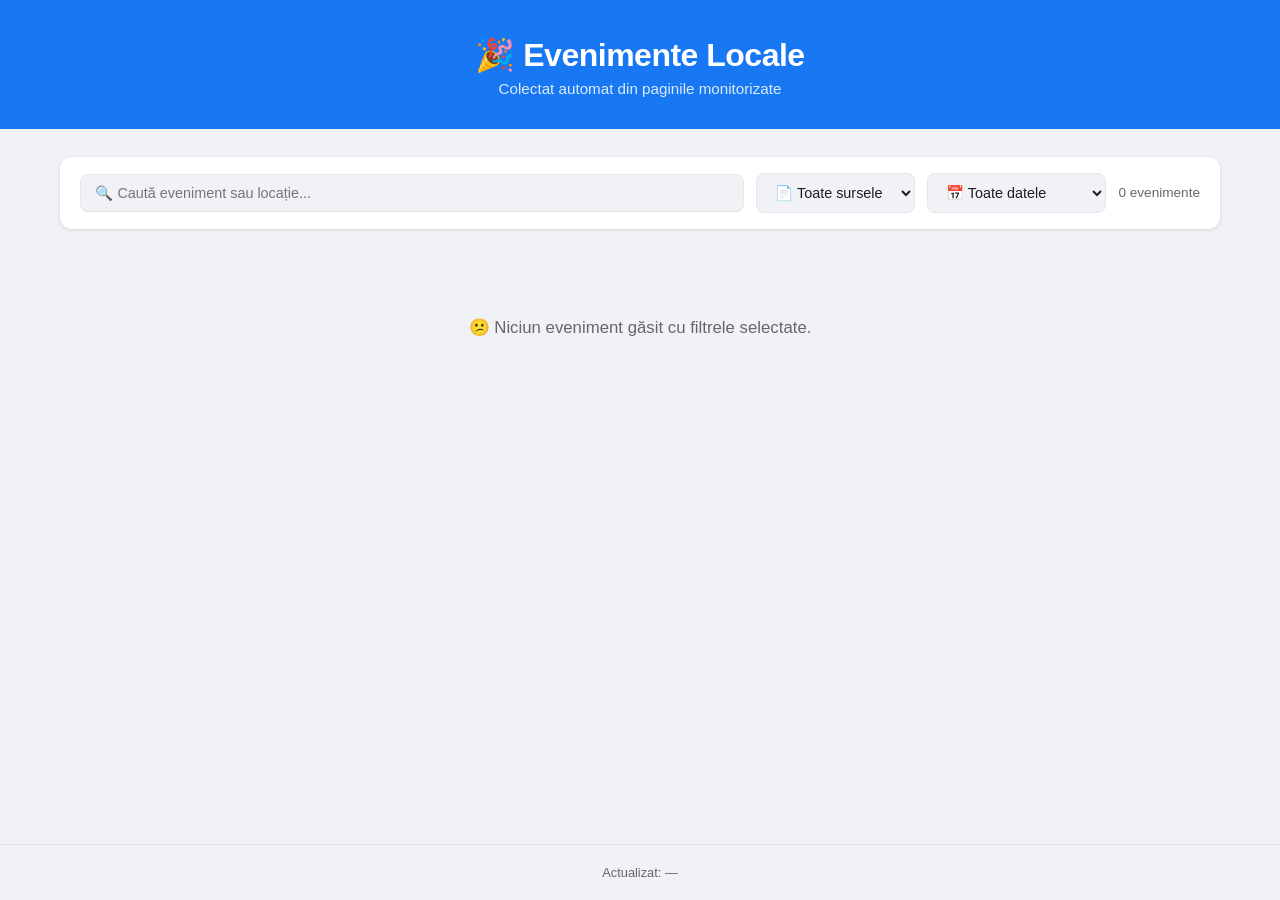
==== index.html @ 60e2921b "Init: facebook-events aggregator" ====
<!DOCTYPE html>
<html lang="ro">
<head>
  <meta charset="UTF-8" />
  <meta name="viewport" content="width=device-width, initial-scale=1.0" />
  <title>Evenimente Locale</title>
  <link rel="stylesheet" href="style.css" />
</head>
<body>

  <header>
    <div class="header-inner">
      <h1>🎉 Evenimente Locale</h1>
      <p class="subtitle">Colectat automat din paginile monitorizate</p>
    </div>
  </header>

  <main>
    <div class="filters-bar">
      <input type="text" id="search" placeholder="🔍 Caută eveniment sau locație..." />

      <select id="filter-sursa">
        <option value="">📄 Toate sursele</option>
      </select>

      <select id="filter-data">
        <option value="all">📅 Toate datele</option>
        <option value="upcoming">Viitoare</option>
        <option value="week">Săptămâna aceasta</option>
        <option value="month">Luna aceasta</option>
      </select>

      <span id="count" class="count"></span>
    </div>

    <div id="events-grid" class="events-grid">
      <div class="loading">Se încarcă evenimentele…</div>
    </div>

    <div id="no-events" class="no-events hidden">
      😕 Niciun eveniment găsit cu filtrele selectate.
    </div>
  </main>

  <footer>
    <p>Actualizat: <span id="last-updated">—</span></p>
  </footer>

  <script src="app.js"></script>
</body>
</html>
---- style.css ----
/* ─── Reset & Variables ─────────────────────────────────── */
*, *::before, *::after { box-sizing: border-box; margin: 0; padding: 0; }

:root {
  --primary:   #1877f2;
  --primary-d: #145dbf;
  --bg:        #f0f2f5;
  --card-bg:   #ffffff;
  --text:      #1c1e21;
  --muted:     #65676b;
  --border:    #e4e6eb;
  --radius:    12px;
  --shadow:    0 1px 4px rgba(0,0,0,.12);
  --shadow-h:  0 4px 16px rgba(0,0,0,.16);
}

/* ─── Base ──────────────────────────────────────────────── */
body {
  font-family: -apple-system, BlinkMacSystemFont, 'Segoe UI', Roboto, Helvetica, sans-serif;
  background: var(--bg);
  color: var(--text);
  min-height: 100vh;
  display: flex;
  flex-direction: column;
}

/* ─── Header ────────────────────────────────────────────── */
header {
  background: var(--primary);
  color: #fff;
  padding: 2.25rem 1.5rem 2rem;
  text-align: center;
}
header h1   { font-size: 2rem; font-weight: 800; letter-spacing: -.5px; }
.subtitle   { margin-top: .4rem; opacity: .85; font-size: .95rem; }

/* ─── Main ──────────────────────────────────────────────── */
main {
  flex: 1;
  max-width: 1200px;
  width: 100%;
  margin: 0 auto;
  padding: 1.75rem 1.25rem;
}

/* ─── Filters bar ───────────────────────────────────────── */
.filters-bar {
  display: flex;
  flex-wrap: wrap;
  align-items: center;
  gap: .75rem;
  background: var(--card-bg);
  padding: 1rem 1.25rem;
  border-radius: var(--radius);
  box-shadow: var(--shadow);
  margin-bottom: 1.5rem;
}

.filters-bar input,
.filters-bar select {
  padding: .6rem .9rem;
  border: 1px solid var(--border);
  border-radius: 8px;
  font-size: .9rem;
  color: var(--text);
  background: var(--bg);
  outline: none;
  transition: border-color .15s;
}
.filters-bar input          { flex: 1; min-width: 220px; }
.filters-bar input:focus,
.filters-bar select:focus   { border-color: var(--primary); background: #fff; }

.count {
  margin-left: auto;
  color: var(--muted);
  font-size: .85rem;
  white-space: nowrap;
}

/* ─── Grid ──────────────────────────────────────────────── */
.events-grid {
  display: grid;
  grid-template-columns: repeat(auto-fill, minmax(300px, 1fr));
  gap: 1.25rem;
}

/* ─── Card ──────────────────────────────────────────────── */
.card {
  background: var(--card-bg);
  border-radius: var(--radius);
  box-shadow: var(--shadow);
  overflow: hidden;
  display: flex;
  flex-direction: column;
  transition: transform .15s, box-shadow .15s;
}
.card:hover {
  transform: translateY(-3px);
  box-shadow: var(--shadow-h);
}

/* Cover image / placeholder */
.card-cover {
  width: 100%;
  height: 172px;
  background: linear-gradient(135deg, #1877f2 0%, #42b72a 100%);
  display: flex;
  align-items: center;
  justify-content: center;
  font-size: 3rem;
  flex-shrink: 0;
  overflow: hidden;
}
.card-cover img {
  width: 100%;
  height: 100%;
  object-fit: cover;
}

/* Body */
.card-body {
  padding: 1rem;
  flex: 1;
  display: flex;
  flex-direction: column;
  gap: .35rem;
}

.card-title {
  font-size: 1rem;
  font-weight: 700;
  line-height: 1.35;
  color: var(--text);
  display: -webkit-box;
  -webkit-line-clamp: 2;
  -webkit-box-orient: vertical;
  overflow: hidden;
}
.card-date     { color: var(--primary); font-size: .85rem; font-weight: 600; }
.card-location { color: var(--muted);   font-size: .85rem; }

/* Footer row */
.card-footer {
  margin-top: auto;
  padding-top: .75rem;
  border-top: 1px solid var(--border);
  display: flex;
  align-items: center;
  justify-content: space-between;
  gap: .5rem;
  flex-wrap: wrap;
}

.badge-sursa {
  font-size: .75rem;
  color: var(--muted);
  background: var(--bg);
  border-radius: 20px;
  padding: .2rem .65rem;
  white-space: nowrap;
  overflow: hidden;
  text-overflow: ellipsis;
  max-width: 160px;
}

.card-link {
  font-size: .85rem;
  font-weight: 600;
  color: var(--primary);
  text-decoration: none;
  white-space: nowrap;
  flex-shrink: 0;
}
.card-link:hover { color: var(--primary-d); text-decoration: underline; }

/* ─── Empty / loading states ────────────────────────────── */
.loading, .no-events {
  text-align: center;
  padding: 4rem 1rem;
  color: var(--muted);
  font-size: 1.05rem;
  grid-column: 1 / -1;
}
.no-events.hidden { display: none; }

/* ─── Footer ────────────────────────────────────────────── */
footer {
  text-align: center;
  padding: 1.25rem 1rem;
  color: var(--muted);
  font-size: .8rem;
  border-top: 1px solid var(--border);
}

/* ─── Responsive ────────────────────────────────────────── */
@media (max-width: 600px) {
  header h1       { font-size: 1.6rem; }
  .filters-bar    { flex-direction: column; align-items: stretch; }
  .filters-bar input { min-width: 0; }
  .count          { margin-left: 0; text-align: right; }
}
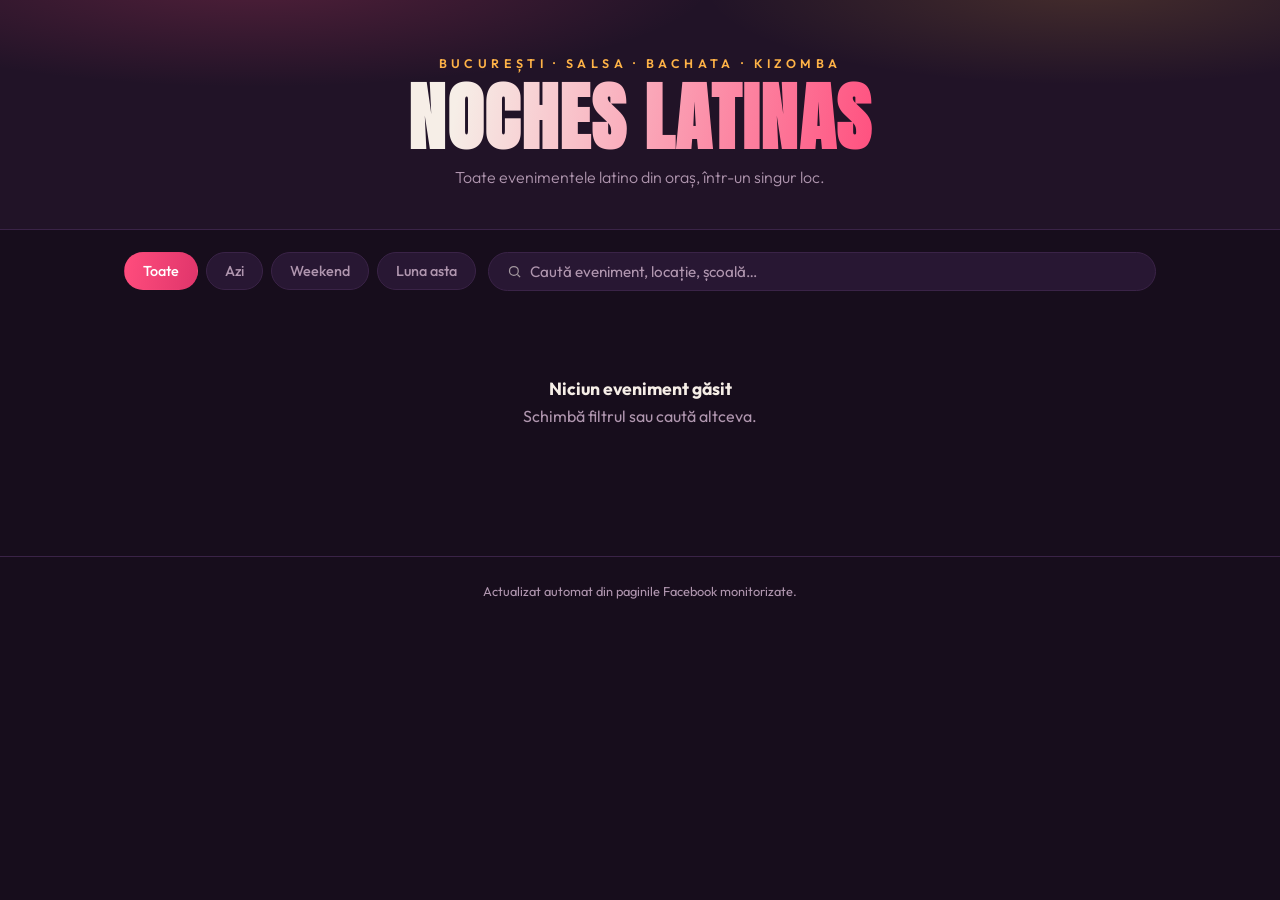
==== commit 9c200801: "Add files via upload" ====
--- a/index.html
+++ b/index.html
@@ -1,51 +1,419 @@
 <!DOCTYPE html>
 <html lang="ro">
 <head>
-  <meta charset="UTF-8" />
-  <meta name="viewport" content="width=device-width, initial-scale=1.0" />
-  <title>Evenimente Locale</title>
-  <link rel="stylesheet" href="style.css" />
+<meta charset="UTF-8">
+<meta name="viewport" content="width=device-width, initial-scale=1.0">
+<title>Noches Latinas — Evenimente Latino București</title>
+<link rel="preconnect" href="https://fonts.googleapis.com">
+<link href="https://fonts.googleapis.com/css2?family=Anton&family=Outfit:wght@300;400;500;600;700&display=swap" rel="stylesheet">
+<style>
+  :root{
+    --night:      #170D1C;   /* fundal — noapte adâncă, caldă */
+    --night-2:    #211327;   /* strat secundar */
+    --card:       #281733;   /* fundal card */
+    --card-edge:  #3A2347;
+    --fuchsia:    #FF4D7D;   /* neon principal */
+    --mango:      #FFB347;   /* accent secundar */
+    --text:       #F6EEE7;
+    --muted:      #B096AF;
+    --radius: 14px;
+  }
+  *{ margin:0; padding:0; box-sizing:border-box; }
+  html{ scroll-behavior:smooth; }
+  body{
+    background: var(--night);
+    color: var(--text);
+    font-family: 'Outfit', system-ui, sans-serif;
+    min-height: 100vh;
+  }
+  ::selection{ background: var(--fuchsia); color: var(--night); }
+
+  /* ---------- Header ---------- */
+  header{
+    position: relative;
+    padding: 56px 24px 36px;
+    text-align: center;
+    overflow: hidden;
+    background:
+      radial-gradient(ellipse 60% 80% at 20% -10%, rgba(255,77,125,.22), transparent 60%),
+      radial-gradient(ellipse 50% 70% at 85% -5%, rgba(255,179,71,.16), transparent 60%),
+      var(--night-2);
+    border-bottom: 1px solid var(--card-edge);
+  }
+  .eyebrow{
+    font-size: .78rem; letter-spacing: .35em; text-transform: uppercase;
+    color: var(--mango); font-weight: 600; margin-bottom: 10px;
+  }
+  h1{
+    font-family: 'Anton', sans-serif;
+    font-size: clamp(2.6rem, 7vw, 4.6rem);
+    letter-spacing: .02em;
+    line-height: 1;
+    text-transform: uppercase;
+    background: linear-gradient(100deg, var(--text) 35%, var(--fuchsia) 70%, var(--mango) 100%);
+    -webkit-background-clip: text; background-clip: text;
+    -webkit-text-fill-color: transparent;
+  }
+  .tagline{ color: var(--muted); margin-top: 12px; font-weight: 300; }
+  .updated{ color: var(--muted); font-size: .8rem; margin-top: 6px; opacity: .8; }
+
+  /* ---------- Filtre ---------- */
+  .controls{
+    max-width: 1080px; margin: 0 auto; padding: 22px 24px 6px;
+    display: flex; flex-wrap: wrap; gap: 12px; align-items: center;
+  }
+  .chips{ display: flex; gap: 8px; flex-wrap: wrap; }
+  .chip{
+    font-family: 'Outfit', sans-serif; font-size: .9rem; font-weight: 500;
+    padding: 9px 18px; border-radius: 999px; cursor: pointer;
+    background: var(--card); color: var(--muted);
+    border: 1px solid var(--card-edge);
+    transition: color .15s, border-color .15s, background .15s;
+  }
+  .chip:hover{ color: var(--text); border-color: var(--fuchsia); }
+  .chip.active{
+    background: linear-gradient(100deg, var(--fuchsia), #E0356B);
+    color: #fff; border-color: transparent;
+  }
+  .search{
+    flex: 1; min-width: 220px; margin-left: auto;
+    display: flex; align-items: center; gap: 8px;
+    background: var(--card); border: 1px solid var(--card-edge);
+    border-radius: 999px; padding: 9px 18px;
+  }
+  .search svg{ flex-shrink: 0; opacity: .6; }
+  .search input{
+    background: none; border: none; outline: none; width: 100%;
+    color: var(--text); font-family: 'Outfit', sans-serif; font-size: .95rem;
+  }
+  .search input::placeholder{ color: var(--muted); }
+  .search:focus-within{ border-color: var(--mango); }
+  .chip:focus-visible, .search input:focus-visible{
+    outline: 2px solid var(--mango); outline-offset: 2px;
+  }
+
+  /* ---------- Grid carduri ---------- */
+  .grid{
+    max-width: 1080px; margin: 0 auto;
+    padding: 20px 24px 70px;
+    display: grid; gap: 20px;
+    grid-template-columns: repeat(auto-fill, minmax(300px, 1fr));
+  }
+  .card{
+    display: flex; flex-direction: column;
+    background: var(--card);
+    border: 1px solid var(--card-edge);
+    border-radius: var(--radius);
+    overflow: hidden;
+    text-decoration: none; color: inherit;
+    transition: transform .18s ease, border-color .18s ease, box-shadow .18s ease;
+  }
+  .card:hover{
+    transform: translateY(-4px);
+    border-color: var(--fuchsia);
+    box-shadow: 0 14px 34px -14px rgba(255,77,125,.45);
+  }
+  .card:focus-visible{ outline: 2px solid var(--mango); outline-offset: 3px; }
+
+  .visual{
+    position: relative; aspect-ratio: 16/9;
+    background-size: cover; background-position: center;
+  }
+  .visual.fallback{
+    display: flex; align-items: center; justify-content: center;
+    font-family: 'Anton', sans-serif; font-size: 3rem; letter-spacing: .05em;
+    color: rgba(246,238,231,.16); text-transform: uppercase;
+  }
+  /* Ștampila de dată — semnătura paginii, ca pe un flyer de club */
+  .stamp{
+    position: absolute; left: 14px; bottom: -22px;
+    width: 64px; text-align: center;
+    background: var(--night);
+    border: 1px solid var(--fuchsia);
+    border-radius: 10px;
+    box-shadow: 0 0 18px -4px rgba(255,77,125,.55);
+    padding: 8px 0 6px;
+  }
+  .stamp .day{
+    font-family: 'Anton', sans-serif; font-size: 1.7rem; line-height: 1;
+    color: var(--text);
+  }
+  .stamp .month{
+    font-size: .68rem; letter-spacing: .22em; text-transform: uppercase;
+    color: var(--mango); font-weight: 600; margin-top: 2px;
+  }
+  .stamp.unknown .day{ font-size: 1.2rem; padding: 4px 0; color: var(--muted); }
+
+  .body{ padding: 32px 16px 16px; display: flex; flex-direction: column; gap: 8px; flex: 1; }
+  .title{
+    font-weight: 600; font-size: 1.06rem; line-height: 1.3;
+    display: -webkit-box; -webkit-line-clamp: 2; -webkit-box-orient: vertical; overflow: hidden;
+  }
+  .meta{ color: var(--muted); font-size: .88rem; display: flex; align-items: center; gap: 6px; }
+  .meta svg{ flex-shrink: 0; }
+  .foot{
+    margin-top: auto; padding-top: 12px;
+    display: flex; justify-content: space-between; align-items: center;
+    border-top: 1px solid var(--card-edge);
+  }
+  .source{
+    font-size: .75rem; font-weight: 600; letter-spacing: .06em; text-transform: uppercase;
+    color: var(--mango);
+  }
+  .go{ font-size: .82rem; color: var(--fuchsia); font-weight: 500; }
+
+  /* ---------- Separatoare pe secțiuni de timp ---------- */
+  .section-label{
+    grid-column: 1 / -1;
+    font-family: 'Anton', sans-serif; text-transform: uppercase;
+    letter-spacing: .08em; font-size: 1.1rem; color: var(--muted);
+    display: flex; align-items: center; gap: 14px;
+    margin-top: 10px;
+  }
+  .section-label::after{
+    content: ''; flex: 1; height: 1px;
+    background: linear-gradient(90deg, var(--card-edge), transparent);
+  }
+  .section-label.hot{ color: var(--fuchsia); }
+
+  /* ---------- Stări goale / notificări ---------- */
+  .empty{
+    grid-column: 1 / -1; text-align: center; padding: 60px 20px; color: var(--muted);
+  }
+  .empty strong{ color: var(--text); display: block; font-size: 1.1rem; margin-bottom: 6px; }
+  .notice{
+    max-width: 1080px; margin: 16px auto 0; padding: 0 24px;
+  }
+  .notice > div{
+    background: rgba(255,179,71,.08); border: 1px solid rgba(255,179,71,.35);
+    color: var(--mango); border-radius: 10px; padding: 12px 16px; font-size: .88rem;
+  }
+
+  footer{
+    text-align: center; padding: 26px; color: var(--muted); font-size: .8rem;
+    border-top: 1px solid var(--card-edge);
+  }
+
+  @media (prefers-reduced-motion: reduce){
+    *{ transition: none !important; }
+    html{ scroll-behavior: auto; }
+  }
+  @media (max-width: 560px){
+    header{ padding: 40px 18px 28px; }
+    .grid{ padding: 16px 16px 50px; }
+    .search{ margin-left: 0; width: 100%; }
+  }
+</style>
 </head>
 <body>
 
-  <header>
-    <div class="header-inner">
-      <h1>🎉 Evenimente Locale</h1>
-      <p class="subtitle">Colectat automat din paginile monitorizate</p>
+<header>
+  <div class="eyebrow">București · Salsa · Bachata · Kizomba</div>
+  <h1>Noches Latinas</h1>
+  <p class="tagline">Toate evenimentele latino din oraș, într-un singur loc.</p>
+  <p class="updated" id="updated"></p>
+</header>
+
+<div class="notice" id="notice" hidden><div id="noticeText"></div></div>
+
+<div class="controls">
+  <div class="chips" role="group" aria-label="Filtrează după dată">
+    <button class="chip active" data-filter="toate">Toate</button>
+    <button class="chip" data-filter="azi">Azi</button>
+    <button class="chip" data-filter="weekend">Weekend</button>
+    <button class="chip" data-filter="luna">Luna asta</button>
+  </div>
+  <label class="search">
+    <svg width="15" height="15" viewBox="0 0 24 24" fill="none" stroke="currentColor" stroke-width="2"><circle cx="11" cy="11" r="7"/><path d="m21 21-4.3-4.3"/></svg>
+    <input type="search" id="q" placeholder="Caută eveniment, locație, școală…" aria-label="Caută evenimente">
+  </label>
+</div>
+
+<main class="grid" id="grid" aria-live="polite"></main>
+
+<footer>Actualizat automat din paginile Facebook monitorizate.</footer>
+
+<script>
+/* ============================================================
+   Noches Latinas — citește events.json și afișează cardurile
+   ============================================================ */
+
+const LUNI = {
+  'ianuarie':0,'ian':0, 'februarie':1,'feb':1, 'martie':2,'mar':2,
+  'aprilie':3,'apr':3, 'mai':4, 'iunie':5,'iun':5, 'iulie':6,'iul':6,
+  'august':7,'aug':7, 'septembrie':8,'sept':8,'sep':8, 'octombrie':9,'oct':9,
+  'noiembrie':10,'noi':10,'nov':10, 'decembrie':11,'dec':11
+};
+const LUNI_SCURT = ['IAN','FEB','MAR','APR','MAI','IUN','IUL','AUG','SEP','OCT','NOI','DEC'];
+
+/* Încearcă să extragă o dată din textul brut de pe Facebook
+   (ex: "sâmbătă, 11 iulie", "SÂM., 11 IUL. 21:00", "11 iulie, 21:00") */
+function parseDataRaw(raw){
+  if(!raw) return null;
+  const t = raw.toLowerCase().replace(/[.,]/g, ' ');
+  const m = t.match(/(\d{1,2})\s+([a-zăâîșț]+)/);
+  if(!m) return null;
+  const zi = parseInt(m[1], 10);
+  const luna = LUNI[m[2]];
+  if(luna === undefined || zi < 1 || zi > 31) return null;
+
+  const acum = new Date();
+  let an = acum.getFullYear();
+  const candidat = new Date(an, luna, zi);
+  // dacă data pare cu mult în urmă, e probabil anul viitor
+  if(candidat < new Date(acum.getFullYear(), acum.getMonth(), acum.getDate() - 45)) an += 1;
+
+  const ora = t.match(/(\d{1,2}):(\d{2})/);
+  return new Date(an, luna, zi, ora ? +ora[1] : 20, ora ? +ora[2] : 0);
+}
+
+function azi0(){ const d = new Date(); d.setHours(0,0,0,0); return d; }
+
+function esteAzi(d){
+  const a = azi0();
+  return d >= a && d < new Date(a.getTime() + 86400000);
+}
+function esteWeekend(d){
+  // weekendul curent/care urmează: vineri seară → duminică
+  const a = azi0();
+  const zi = a.getDay();                       // 0=Dum … 6=Sâm
+  const priVineri = new Date(a);
+  priVineri.setDate(a.getDate() + ((5 - zi + 7) % 7));   // vinerea următoare (sau azi)
+  if(zi === 6 || zi === 0) priVineri.setDate(a.getDate() - ((zi + 2) % 7)); // suntem deja în weekend
+  const dum = new Date(priVineri); dum.setDate(priVineri.getDate() + (7 - priVineri.getDay()) % 7);
+  dum.setHours(23,59,59);
+  return d >= priVineri && d <= dum;
+}
+function esteLunaAsta(d){
+  const a = new Date();
+  return d.getFullYear() === a.getFullYear() && d.getMonth() === a.getMonth() && d >= azi0();
+}
+
+/* ---------- Randare ---------- */
+const grid = document.getElementById('grid');
+let evenimente = [];
+let filtruActiv = 'toate';
+let query = '';
+
+function stamp(d){
+  if(!d) return `<div class="stamp unknown"><div class="day">?</div><div class="month">dată</div></div>`;
+  return `<div class="stamp"><div class="day">${d.getDate()}</div><div class="month">${LUNI_SCURT[d.getMonth()]}</div></div>`;
+}
+
+function card(ev){
+  const d = ev._data;
+  const vizual = ev.imagine
+    ? `<div class="visual" style="background-image:url('${ev.imagine}')">${stamp(d)}</div>`
+    : `<div class="visual fallback" style="background:linear-gradient(135deg, #33203F, #4A2352 55%, #6B2547)">♪${stamp(d)}</div>`;
+  const cand = d
+    ? d.toLocaleDateString('ro-RO', { weekday:'long', day:'numeric', month:'long' }) +
+      (d.getHours() !== 20 || d.getMinutes() !== 0 ? `, ${String(d.getHours()).padStart(2,'0')}:${String(d.getMinutes()).padStart(2,'0')}` : '')
+    : (ev.data_raw || 'Dată neanunțată');
+  return `
+  <a class="card" href="${ev.link}" target="_blank" rel="noopener">
+    ${vizual}
+    <div class="body">
+      <div class="title">${ev.titlu || 'Eveniment'}</div>
+      <div class="meta">
+        <svg width="13" height="13" viewBox="0 0 24 24" fill="none" stroke="currentColor" stroke-width="2"><rect x="3" y="4" width="18" height="18" rx="2"/><path d="M16 2v4M8 2v4M3 10h18"/></svg>
+        <span>${cand}</span>
+      </div>
+      ${ev.locatie ? `<div class="meta">
+        <svg width="13" height="13" viewBox="0 0 24 24" fill="none" stroke="currentColor" stroke-width="2"><path d="M20 10c0 6-8 12-8 12S4 16 4 10a8 8 0 0 1 16 0Z"/><circle cx="12" cy="10" r="3"/></svg>
+        <span>${ev.locatie}</span></div>` : ''}
+      <div class="foot">
+        <span class="source">${ev.sursa || ''}</span>
+        <span class="go">Vezi pe Facebook →</span>
+      </div>
     </div>
-  </header>
-
-  <main>
-    <div class="filters-bar">
-      <input type="text" id="search" placeholder="🔍 Caută eveniment sau locație..." />
-
-      <select id="filter-sursa">
-        <option value="">📄 Toate sursele</option>
-      </select>
-
-      <select id="filter-data">
-        <option value="all">📅 Toate datele</option>
-        <option value="upcoming">Viitoare</option>
-        <option value="week">Săptămâna aceasta</option>
-        <option value="month">Luna aceasta</option>
-      </select>
-
-      <span id="count" class="count"></span>
-    </div>
-
-    <div id="events-grid" class="events-grid">
-      <div class="loading">Se încarcă evenimentele…</div>
-    </div>
-
-    <div id="no-events" class="no-events hidden">
-      😕 Niciun eveniment găsit cu filtrele selectate.
-    </div>
-  </main>
-
-  <footer>
-    <p>Actualizat: <span id="last-updated">—</span></p>
-  </footer>
-
-  <script src="app.js"></script>
+  </a>`;
+}
+
+function randeaza(){
+  const q = query.trim().toLowerCase();
+  let lista = evenimente.filter(ev => {
+    if(q && !`${ev.titlu} ${ev.locatie} ${ev.sursa}`.toLowerCase().includes(q)) return false;
+    const d = ev._data;
+    if(filtruActiv === 'azi')     return d && esteAzi(d);
+    if(filtruActiv === 'weekend') return d && esteWeekend(d);
+    if(filtruActiv === 'luna')    return d && esteLunaAsta(d);
+    return true;
+  });
+
+  // sortare: cele cu dată cresc cronologic (viitoare întâi), fără dată la final
+  const a0 = azi0();
+  lista.sort((x, y) => {
+    if(!x._data && !y._data) return 0;
+    if(!x._data) return 1;
+    if(!y._data) return -1;
+    const xv = x._data >= a0, yv = y._data >= a0;
+    if(xv !== yv) return xv ? -1 : 1;      // viitoarele înaintea celor trecute
+    return xv ? x._data - y._data : y._data - x._data;
+  });
+
+  if(!lista.length){
+    grid.innerHTML = `<div class="empty"><strong>Niciun eveniment găsit</strong>Schimbă filtrul sau caută altceva.</div>`;
+    return;
+  }
+
+  // pe "Toate": secțiuni Urmează / Fără dată / Trecute
+  let html = '';
+  if(filtruActiv === 'toate' && !q){
+    const viitoare = lista.filter(e => e._data && e._data >= a0);
+    const faraData = lista.filter(e => !e._data);
+    const trecute  = lista.filter(e => e._data && e._data < a0);
+    if(viitoare.length) html += `<div class="section-label hot">Urmează</div>` + viitoare.map(card).join('');
+    if(faraData.length) html += `<div class="section-label">Dată neanunțată</div>` + faraData.map(card).join('');
+    if(trecute.length)  html += `<div class="section-label">Trecute</div>` + trecute.map(card).join('');
+  } else {
+    html = lista.map(card).join('');
+  }
+  grid.innerHTML = html;
+}
+
+/* ---------- Filtre & căutare ---------- */
+document.querySelectorAll('.chip').forEach(btn => {
+  btn.addEventListener('click', () => {
+    document.querySelectorAll('.chip').forEach(b => b.classList.remove('active'));
+    btn.classList.add('active');
+    filtruActiv = btn.dataset.filter;
+    randeaza();
+  });
+});
+document.getElementById('q').addEventListener('input', e => {
+  query = e.target.value;
+  randeaza();
+});
+
+/* ---------- Încărcare date ---------- */
+const DEMO = [
+  { titlu:'Salsa Night — Terasa de Vară', data_raw:'sâmbătă, 11 iulie, 21:00', locatie:'Herăstrău, București', sursa:'Exemplu Club Latino', link:'#' },
+  { titlu:'Bachata Sensual Workshop', data_raw:'duminică, 12 iulie, 18:00', locatie:'Str. Exemplu 10', sursa:'Exemplu Școala Salsa', link:'#' },
+  { titlu:'Kizomba Social', data_raw:'luni, 6 iulie, 20:30', locatie:'Club Exemplu', sursa:'Exemplu Club Latino', link:'#' }
+];
+
+function arataNotice(text){
+  const n = document.getElementById('notice');
+  document.getElementById('noticeText').textContent = text;
+  n.hidden = false;
+}
+
+fetch('./events.json')
+  .then(r => { if(!r.ok) throw new Error(r.status); return r.json(); })
+  .then(data => {
+    evenimente = (data.events || []).map(ev => ({ ...ev, _data: parseDataRaw(ev.data_raw) }));
+    if(data.actualizat_la){
+      const d = new Date(data.actualizat_la);
+      document.getElementById('updated').textContent =
+        'Ultima actualizare: ' + d.toLocaleDateString('ro-RO', { day:'numeric', month:'long', hour:'2-digit', minute:'2-digit' });
+    }
+    randeaza();
+  })
+  .catch(() => {
+    arataNotice('Nu am găsit events.json — se afișează date demo. Pe Netlify, pune events.json lângă index.html.');
+    evenimente = DEMO.map(ev => ({ ...ev, _data: parseDataRaw(ev.data_raw) }));
+    randeaza();
+  });
+</script>
 </body>
 </html>
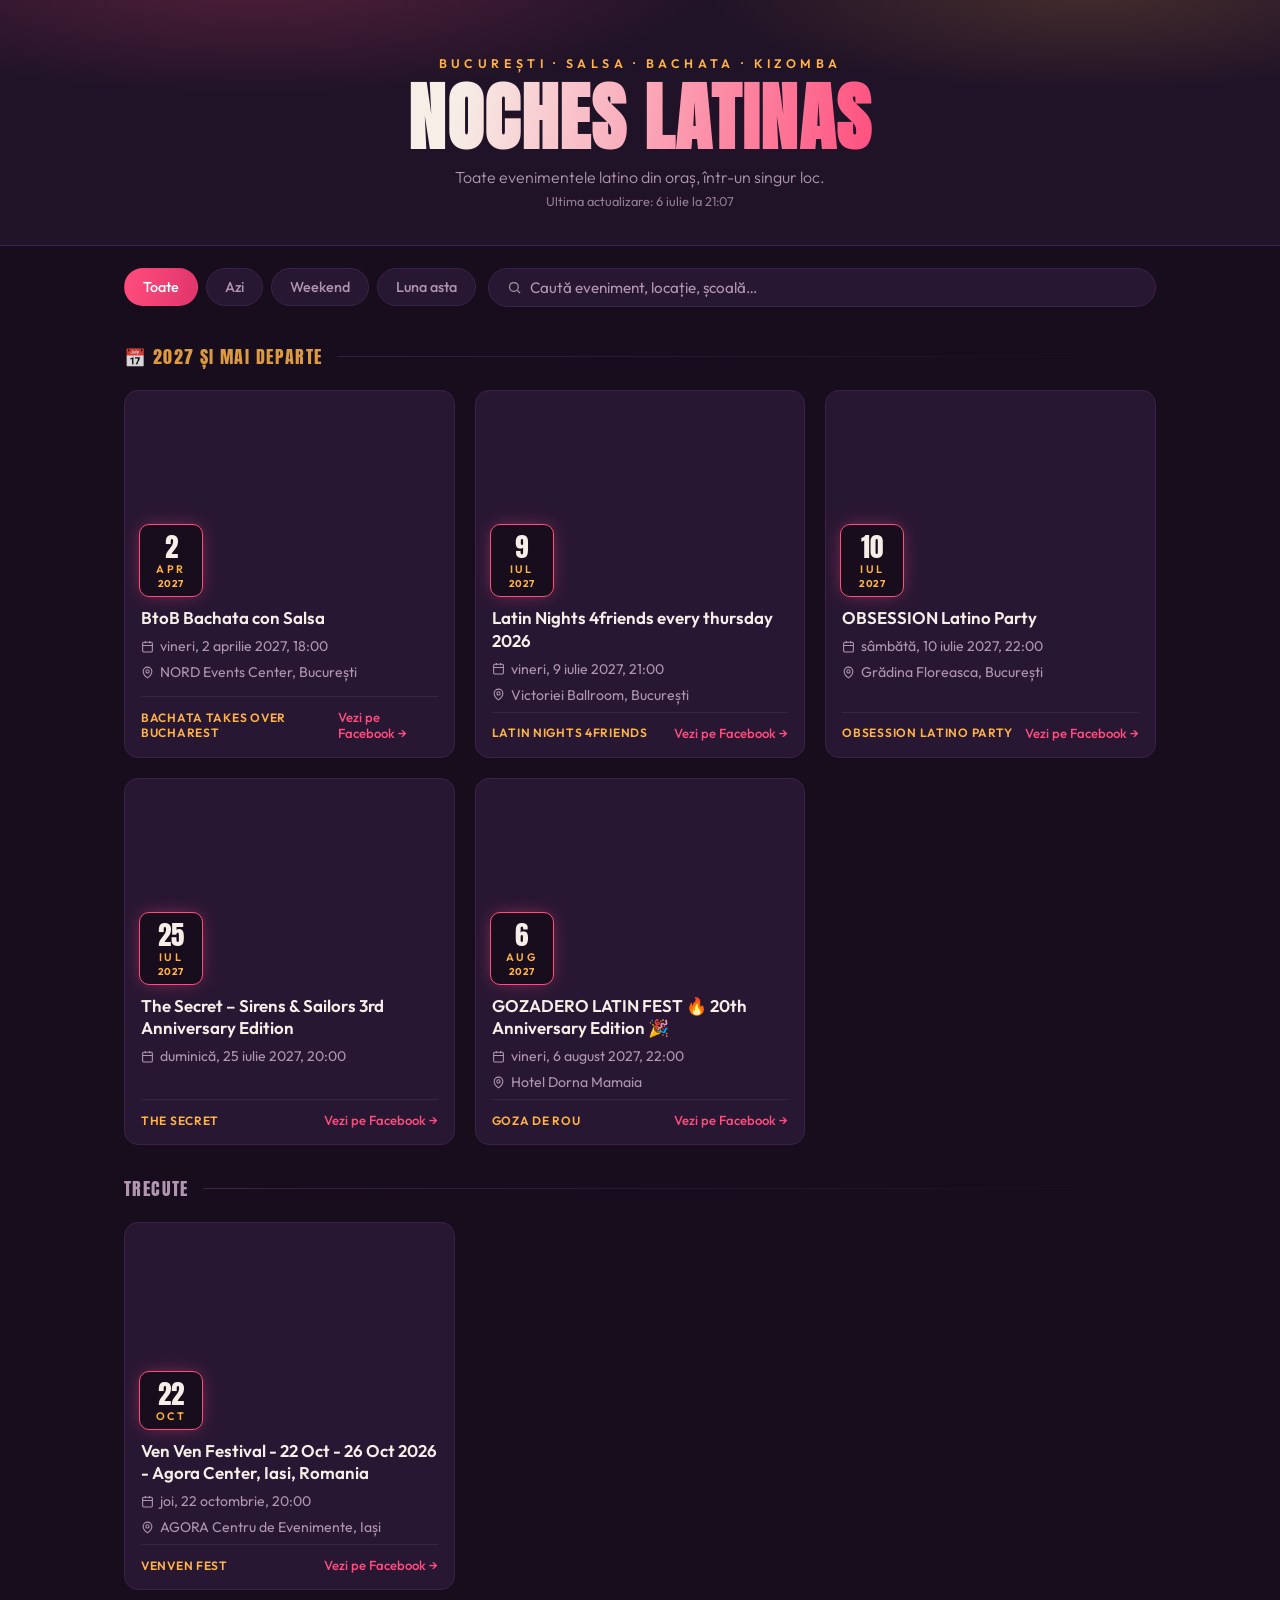
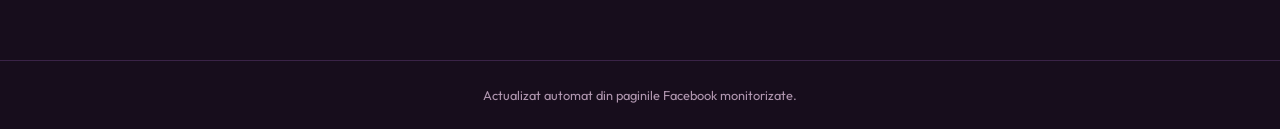
==== commit 031ac917: "UX: evidentiaza evenimentele din alt an — stamp cu an + sectiune separata 2027" ====
--- a/index.html
+++ b/index.html
@@ -143,6 +143,8 @@
     color: var(--mango); font-weight: 600; margin-top: 2px;
   }
   .stamp.unknown .day{ font-size: 1.2rem; padding: 4px 0; color: var(--muted); }
+  .stamp-year{ font-size: .62rem; font-weight: 700; color: var(--mango); letter-spacing: .05em; margin-top: 1px; }
+  .section-label.departe{ color: var(--mango); opacity: .85; }
 
   .body{ padding: 32px 16px 16px; display: flex; flex-direction: column; gap: 8px; flex: 1; }
   .title{
@@ -297,7 +299,10 @@
 
 function stamp(d){
   if(!d) return `<div class="stamp unknown"><div class="day">?</div><div class="month">dată</div></div>`;
-  return `<div class="stamp"><div class="day">${d.getDate()}</div><div class="month">${LUNI_SCURT[d.getMonth()]}</div></div>`;
+  const anulAcum = new Date().getFullYear();
+  const anExtra = d.getFullYear() !== anulAcum
+    ? `<div class="stamp-year">${d.getFullYear()}</div>` : '';
+  return `<div class="stamp"><div class="day">${d.getDate()}</div><div class="month">${LUNI_SCURT[d.getMonth()]}</div>${anExtra}</div>`;
 }
 
 function card(ev){
@@ -305,9 +310,11 @@
   const vizual = ev.imagine
     ? `<div class="visual" style="background-image:url('${ev.imagine}')">${stamp(d)}</div>`
     : `<div class="visual fallback" style="background:linear-gradient(135deg, #33203F, #4A2352 55%, #6B2547)">♪${stamp(d)}</div>`;
+  const anulAcum = new Date().getFullYear();
   const cand = d
-    ? d.toLocaleDateString('ro-RO', { weekday:'long', day:'numeric', month:'long' }) +
-      (d.getHours() !== 20 || d.getMinutes() !== 0 ? `, ${String(d.getHours()).padStart(2,'0')}:${String(d.getMinutes()).padStart(2,'0')}` : '')
+    ? d.toLocaleDateString('ro-RO', { weekday:'long', day:'numeric', month:'long',
+        ...(d.getFullYear() !== anulAcum ? { year:'numeric' } : {}) }) +
+      (d.getHours() !== 0 || d.getMinutes() !== 0 ? `, ${String(d.getHours()).padStart(2,'0')}:${String(d.getMinutes()).padStart(2,'0')}` : '')
     : (ev.data_raw || 'Dată neanunțată');
   return `
   <a class="card" href="${ev.link}" target="_blank" rel="noopener">
@@ -362,7 +369,11 @@
     const viitoare = lista.filter(e => e._data && e._data >= a0);
     const faraData = lista.filter(e => !e._data);
     const trecute  = lista.filter(e => e._data && e._data < a0);
-    if(viitoare.length) html += `<div class="section-label hot">Urmează</div>` + viitoare.map(card).join('');
+    const anulAcum = new Date().getFullYear();
+    const curand   = viitoare.filter(e => e._data.getFullYear() === anulAcum);
+    const departe  = viitoare.filter(e => e._data.getFullYear() !== anulAcum);
+    if(curand.length)  html += `<div class="section-label hot">Urmează</div>` + curand.map(card).join('');
+    if(departe.length) html += `<div class="section-label departe">📅 ${departe[0]._data.getFullYear()} și mai departe</div>` + departe.map(card).join('');
     if(faraData.length) html += `<div class="section-label">Dată neanunțată</div>` + faraData.map(card).join('');
     if(trecute.length)  html += `<div class="section-label">Trecute</div>` + trecute.map(card).join('');
   } else {
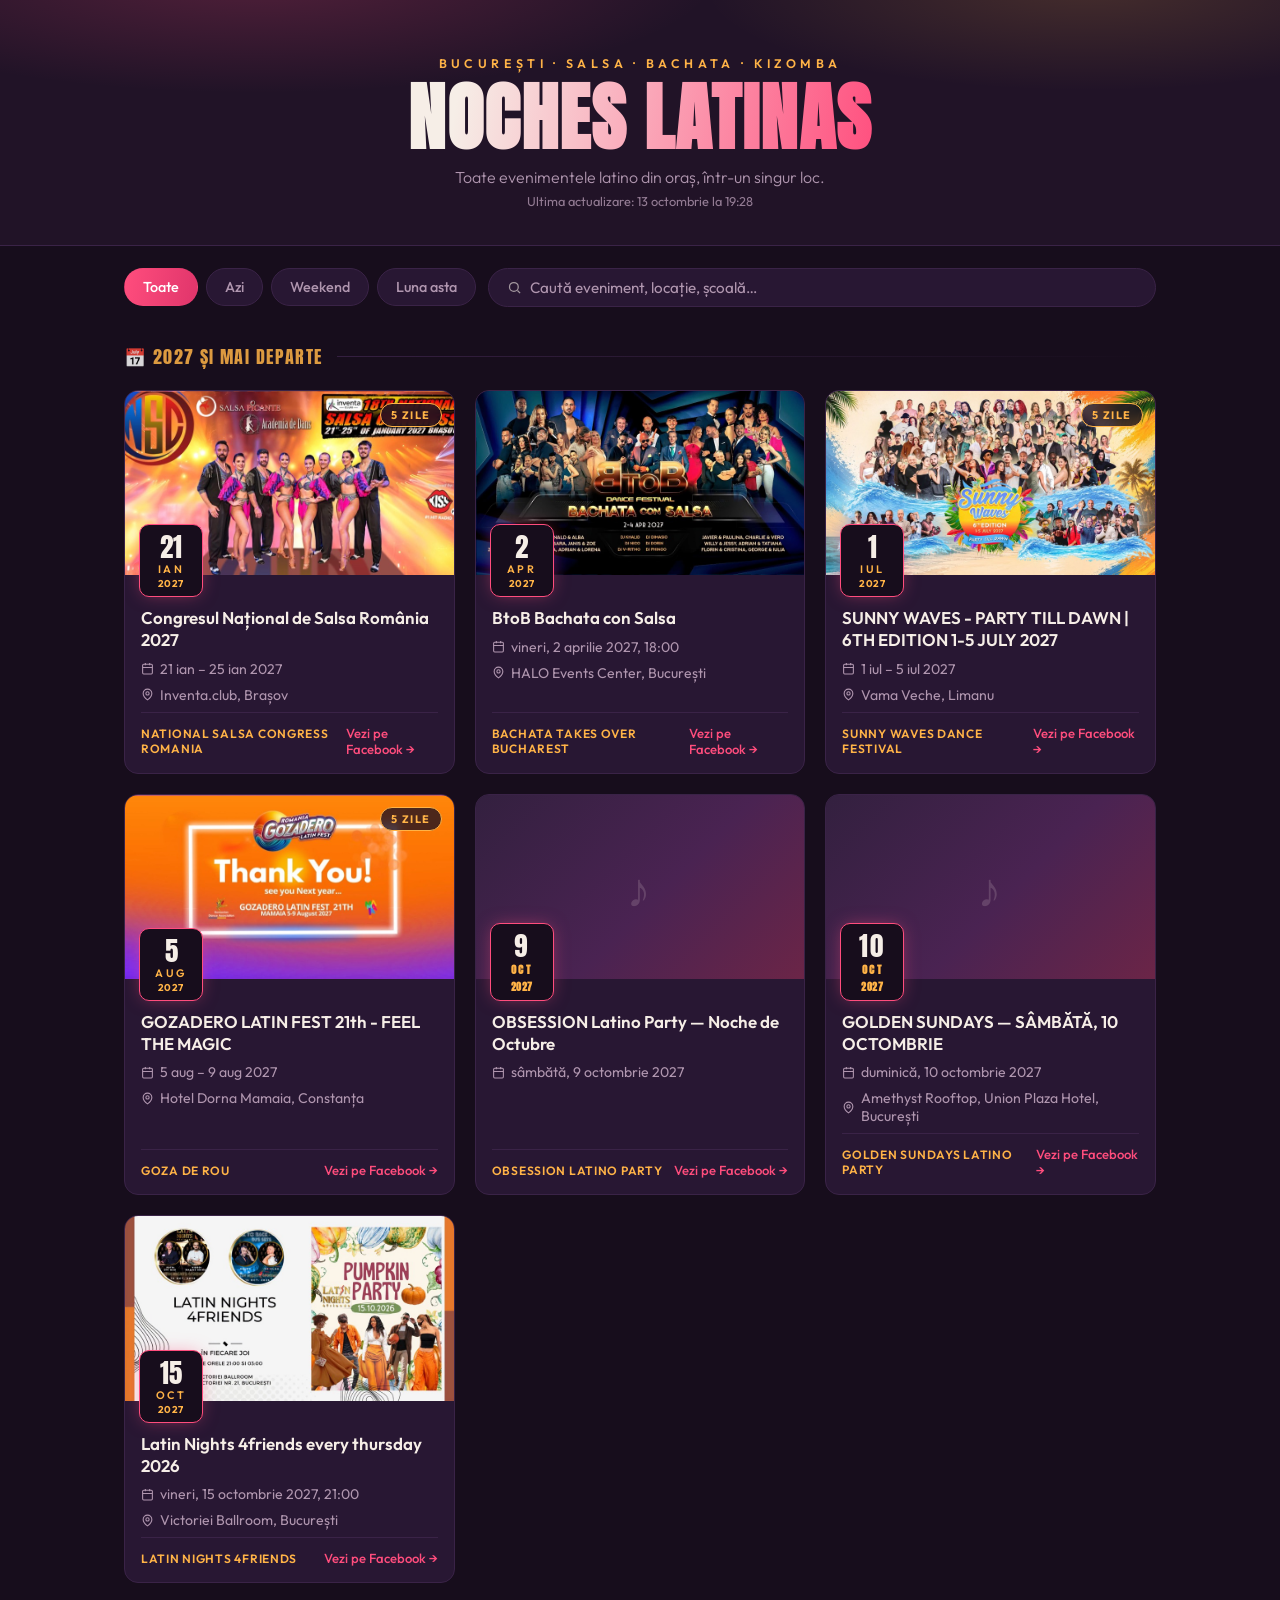
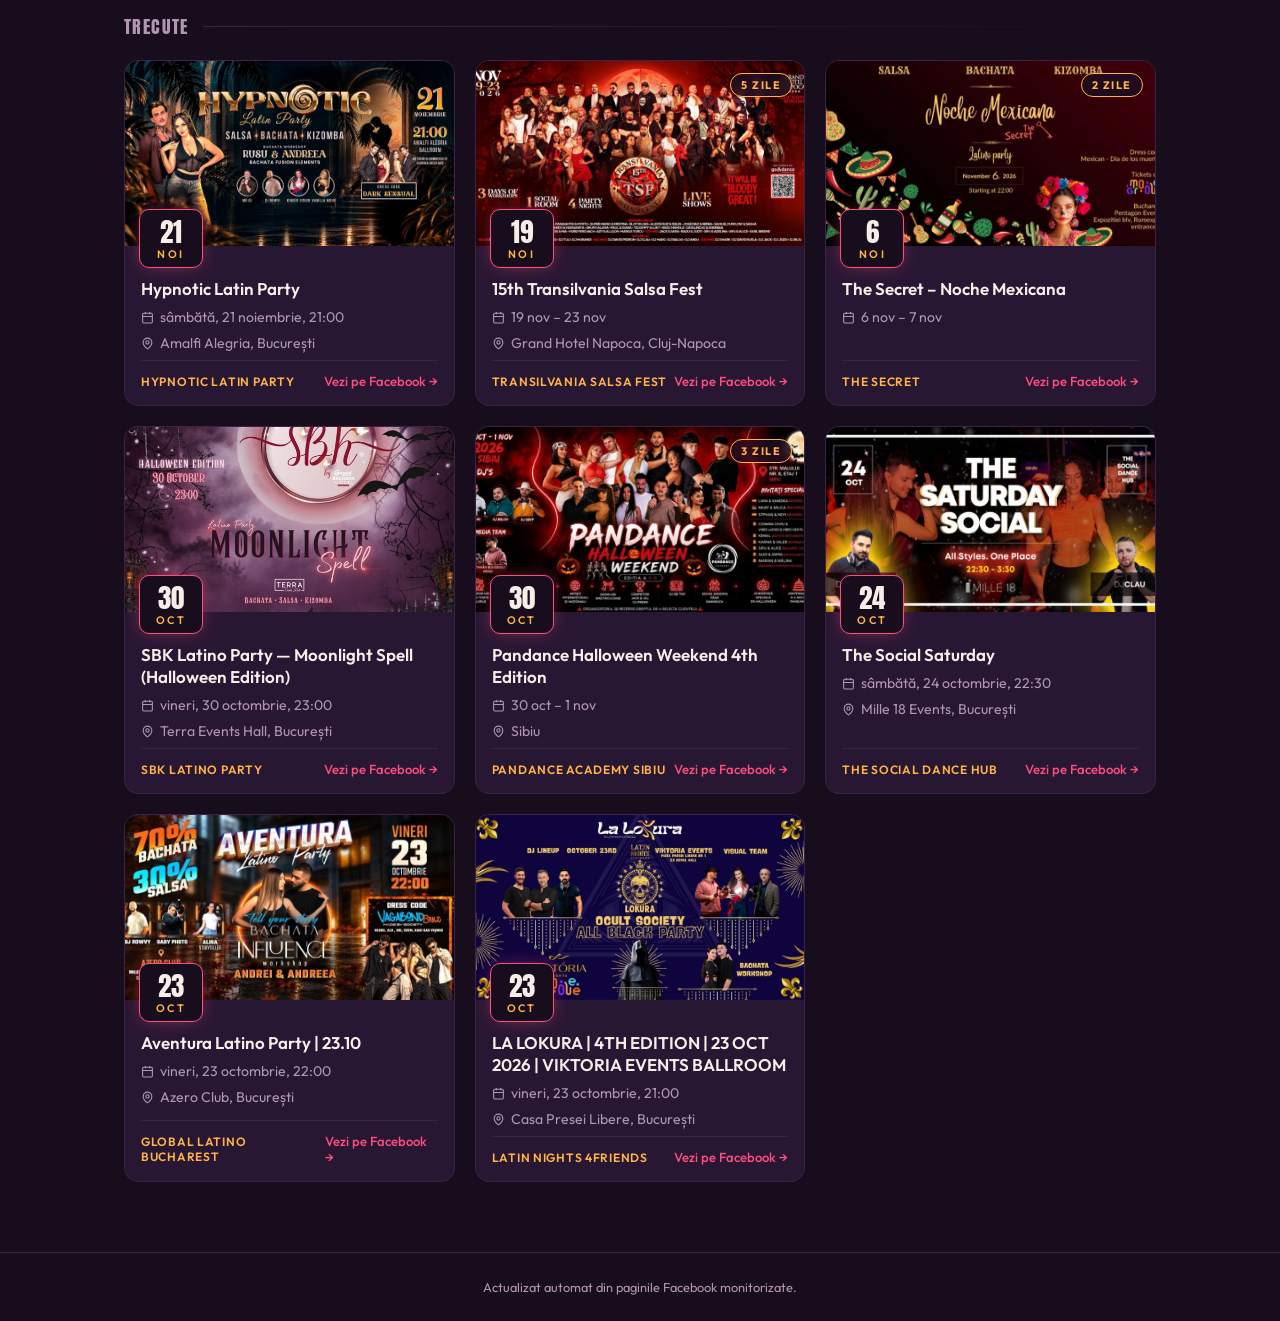
==== commit 6b276434: "Festivaluri multi-zi: interval + insigna N zile, fără oră implicită Co-Authored-By: Claude Sonnet 5." ====
--- a/index.html
+++ b/index.html
@@ -144,6 +144,13 @@
   }
   .stamp.unknown .day{ font-size: 1.2rem; padding: 4px 0; color: var(--muted); }
   .stamp-year{ font-size: .62rem; font-weight: 700; color: var(--mango); letter-spacing: .05em; margin-top: 1px; }
+  .badge-multi{
+    position: absolute; top: 12px; right: 12px;
+    background: rgba(26,15,34,.78); backdrop-filter: blur(4px);
+    border: 1px solid var(--mango); color: var(--mango);
+    font-size: .68rem; font-weight: 700; letter-spacing: .14em; text-transform: uppercase;
+    padding: 4px 10px; border-radius: 999px;
+  }
   .section-label.departe{ color: var(--mango); opacity: .85; }
 
   .body{ padding: 32px 16px 16px; display: flex; flex-direction: column; gap: 8px; flex: 1; }
@@ -253,30 +260,50 @@
 function parseDataRaw(raw){
   if(!raw) return null;
   const t = raw.toLowerCase().replace(/[.,]/g, ' ');
-  const m = t.match(/(\d{1,2})\s+([a-zăâîșț]+)/);
-  if(!m) return null;
-  const zi = parseInt(m[1], 10);
-  const luna = LUNI[m[2]];
-  if(luna === undefined || zi < 1 || zi > 31) return null;
+  const re = /(\d{1,2})\s+([a-zăâîșț]+)(?:\s+(20\d\d))?/g;
+  const gasite = [];
+  let m;
+  while((m = re.exec(t))){
+    const zi = parseInt(m[1], 10), luna = LUNI[m[2]];
+    if(luna !== undefined && zi >= 1 && zi <= 31) gasite.push({ zi, luna, an: m[3] ? +m[3] : null });
+  }
+  if(!gasite.length) return null;
 
   const acum = new Date();
-  let an = acum.getFullYear();
-  const candidat = new Date(an, luna, zi);
-  // dacă data pare cu mult în urmă, e probabil anul viitor
-  if(candidat < new Date(acum.getFullYear(), acum.getMonth(), acum.getDate() - 45)) an += 1;
-
+  const g = gasite[0];
+  let an = g.an || acum.getFullYear();
+  // fără an explicit: dacă data pare cu mult în urmă, e probabil anul viitor
+  if(!g.an && new Date(an, g.luna, g.zi) < new Date(acum.getFullYear(), acum.getMonth(), acum.getDate() - 45)) an += 1;
+
+  // ora apare doar dacă e scrisă explicit; altfel nu afișăm nicio oră
   const ora = t.match(/(\d{1,2}):(\d{2})/);
-  return new Date(an, luna, zi, ora ? +ora[1] : 20, ora ? +ora[2] : 0);
+  const start = new Date(an, g.luna, g.zi, ora ? +ora[1] : 0, ora ? +ora[2] : 0);
+
+  // interval (festival pe mai multe zile): a doua dată din text
+  let sfarsit = null;
+  const f = gasite[1];
+  if(f){
+    let anf = f.an || an;
+    if(!f.an && f.luna < g.luna) anf += 1;
+    const e = new Date(anf, f.luna, f.zi, 23, 59, 59);
+    if(e > start) sfarsit = e;
+  }
+  return { start, sfarsit, areOra: !!ora };
 }
 
 function azi0(){ const d = new Date(); d.setHours(0,0,0,0); return d; }
 
-function esteAzi(d){
+/* Un eveniment cu interval [s, e] se potrivește dacă se suprapune cu fereastra [de, pana] */
+function seSuprapune(ev, de, pana){
+  const s = ev._data, e = ev._sfarsit || ev._data;
+  return s <= pana && e >= de;
+}
+function esteAzi(ev){
   const a = azi0();
-  return d >= a && d < new Date(a.getTime() + 86400000);
-}
-function esteWeekend(d){
-  // weekendul curent/care urmează: vineri seară → duminică
+  return seSuprapune(ev, a, new Date(a.getTime() + 86400000 - 1));
+}
+function esteWeekend(ev){
+  // weekendul curent/care urmează: vineri → duminică
   const a = azi0();
   const zi = a.getDay();                       // 0=Dum … 6=Sâm
   const priVineri = new Date(a);
@@ -284,11 +311,19 @@
   if(zi === 6 || zi === 0) priVineri.setDate(a.getDate() - ((zi + 2) % 7)); // suntem deja în weekend
   const dum = new Date(priVineri); dum.setDate(priVineri.getDate() + (7 - priVineri.getDay()) % 7);
   dum.setHours(23,59,59);
-  return d >= priVineri && d <= dum;
-}
-function esteLunaAsta(d){
+  return seSuprapune(ev, priVineri, dum);
+}
+function esteLunaAsta(ev){
   const a = new Date();
-  return d.getFullYear() === a.getFullYear() && d.getMonth() === a.getMonth() && d >= azi0();
+  return seSuprapune(ev, azi0(), new Date(a.getFullYear(), a.getMonth() + 1, 0, 23, 59, 59));
+}
+function dataScurta(d){
+  return d.toLocaleDateString('ro-RO', { day:'numeric', month:'short' }).replace('.', '');
+}
+
+function withData(ev){
+  const p = parseDataRaw(ev.data_raw);
+  return { ...ev, _data: p && p.start, _sfarsit: p && p.sfarsit, _areOra: p && p.areOra };
 }
 
 /* ---------- Randare ---------- */
@@ -305,17 +340,29 @@
   return `<div class="stamp"><div class="day">${d.getDate()}</div><div class="month">${LUNI_SCURT[d.getMonth()]}</div>${anExtra}</div>`;
 }
 
+function insigna(ev){
+  if(!ev._sfarsit) return '';
+  const nr = Math.round((new Date(ev._sfarsit.getFullYear(), ev._sfarsit.getMonth(), ev._sfarsit.getDate()) - new Date(ev._data.getFullYear(), ev._data.getMonth(), ev._data.getDate())) / 86400000) + 1;
+  return `<div class="badge-multi">${nr} zile</div>`;
+}
+
 function card(ev){
   const d = ev._data;
   const vizual = ev.imagine
-    ? `<div class="visual" style="background-image:url('${ev.imagine}')">${stamp(d)}</div>`
-    : `<div class="visual fallback" style="background:linear-gradient(135deg, #33203F, #4A2352 55%, #6B2547)">♪${stamp(d)}</div>`;
+    ? `<div class="visual" style="background-image:url('${ev.imagine}')">${stamp(d)}${insigna(ev)}</div>`
+    : `<div class="visual fallback" style="background:linear-gradient(135deg, #33203F, #4A2352 55%, #6B2547)">♪${stamp(d)}${insigna(ev)}</div>`;
   const anulAcum = new Date().getFullYear();
-  const cand = d
-    ? d.toLocaleDateString('ro-RO', { weekday:'long', day:'numeric', month:'long',
+  const sf = ev._sfarsit;
+  let cand;
+  if(!d) cand = ev.data_raw || 'Dată neanunțată';
+  else if(sf){
+    const an = sf.getFullYear() !== anulAcum ? ' ' + sf.getFullYear() : '';
+    cand = `${dataScurta(d)} – ${dataScurta(sf)}${an}`;
+  } else {
+    cand = d.toLocaleDateString('ro-RO', { weekday:'long', day:'numeric', month:'long',
         ...(d.getFullYear() !== anulAcum ? { year:'numeric' } : {}) }) +
-      (d.getHours() !== 0 || d.getMinutes() !== 0 ? `, ${String(d.getHours()).padStart(2,'0')}:${String(d.getMinutes()).padStart(2,'0')}` : '')
-    : (ev.data_raw || 'Dată neanunțată');
+      (ev._areOra ? `, ${String(d.getHours()).padStart(2,'0')}:${String(d.getMinutes()).padStart(2,'0')}` : '');
+  }
   return `
   <a class="card" href="${ev.link}" target="_blank" rel="noopener">
     ${vizual}
@@ -341,9 +388,9 @@
   let lista = evenimente.filter(ev => {
     if(q && !`${ev.titlu} ${ev.locatie} ${ev.sursa}`.toLowerCase().includes(q)) return false;
     const d = ev._data;
-    if(filtruActiv === 'azi')     return d && esteAzi(d);
-    if(filtruActiv === 'weekend') return d && esteWeekend(d);
-    if(filtruActiv === 'luna')    return d && esteLunaAsta(d);
+    if(filtruActiv === 'azi')     return d && esteAzi(ev);
+    if(filtruActiv === 'weekend') return d && esteWeekend(ev);
+    if(filtruActiv === 'luna')    return d && esteLunaAsta(ev);
     return true;
   });
 
@@ -353,7 +400,7 @@
     if(!x._data && !y._data) return 0;
     if(!x._data) return 1;
     if(!y._data) return -1;
-    const xv = x._data >= a0, yv = y._data >= a0;
+    const xv = (x._sfarsit || x._data) >= a0, yv = (y._sfarsit || y._data) >= a0;
     if(xv !== yv) return xv ? -1 : 1;      // viitoarele înaintea celor trecute
     return xv ? x._data - y._data : y._data - x._data;
   });
@@ -366,9 +413,9 @@
   // pe "Toate": secțiuni Urmează / Fără dată / Trecute
   let html = '';
   if(filtruActiv === 'toate' && !q){
-    const viitoare = lista.filter(e => e._data && e._data >= a0);
+    const viitoare = lista.filter(e => e._data && (e._sfarsit || e._data) >= a0);
     const faraData = lista.filter(e => !e._data);
-    const trecute  = lista.filter(e => e._data && e._data < a0);
+    const trecute  = lista.filter(e => e._data && (e._sfarsit || e._data) < a0);
     const anulAcum = new Date().getFullYear();
     const curand   = viitoare.filter(e => e._data.getFullYear() === anulAcum);
     const departe  = viitoare.filter(e => e._data.getFullYear() !== anulAcum);
@@ -412,7 +459,7 @@
 fetch('./events.json')
   .then(r => { if(!r.ok) throw new Error(r.status); return r.json(); })
   .then(data => {
-    evenimente = (data.events || []).map(ev => ({ ...ev, _data: parseDataRaw(ev.data_raw) }));
+    evenimente = (data.events || []).map(ev => withData(ev));
     if(data.actualizat_la){
       const d = new Date(data.actualizat_la);
       document.getElementById('updated').textContent =
@@ -422,7 +469,7 @@
   })
   .catch(() => {
     arataNotice('Nu am găsit events.json — se afișează date demo. Pe Netlify, pune events.json lângă index.html.');
-    evenimente = DEMO.map(ev => ({ ...ev, _data: parseDataRaw(ev.data_raw) }));
+    evenimente = DEMO.map(ev => withData(ev));
     randeaza();
   });
 </script>
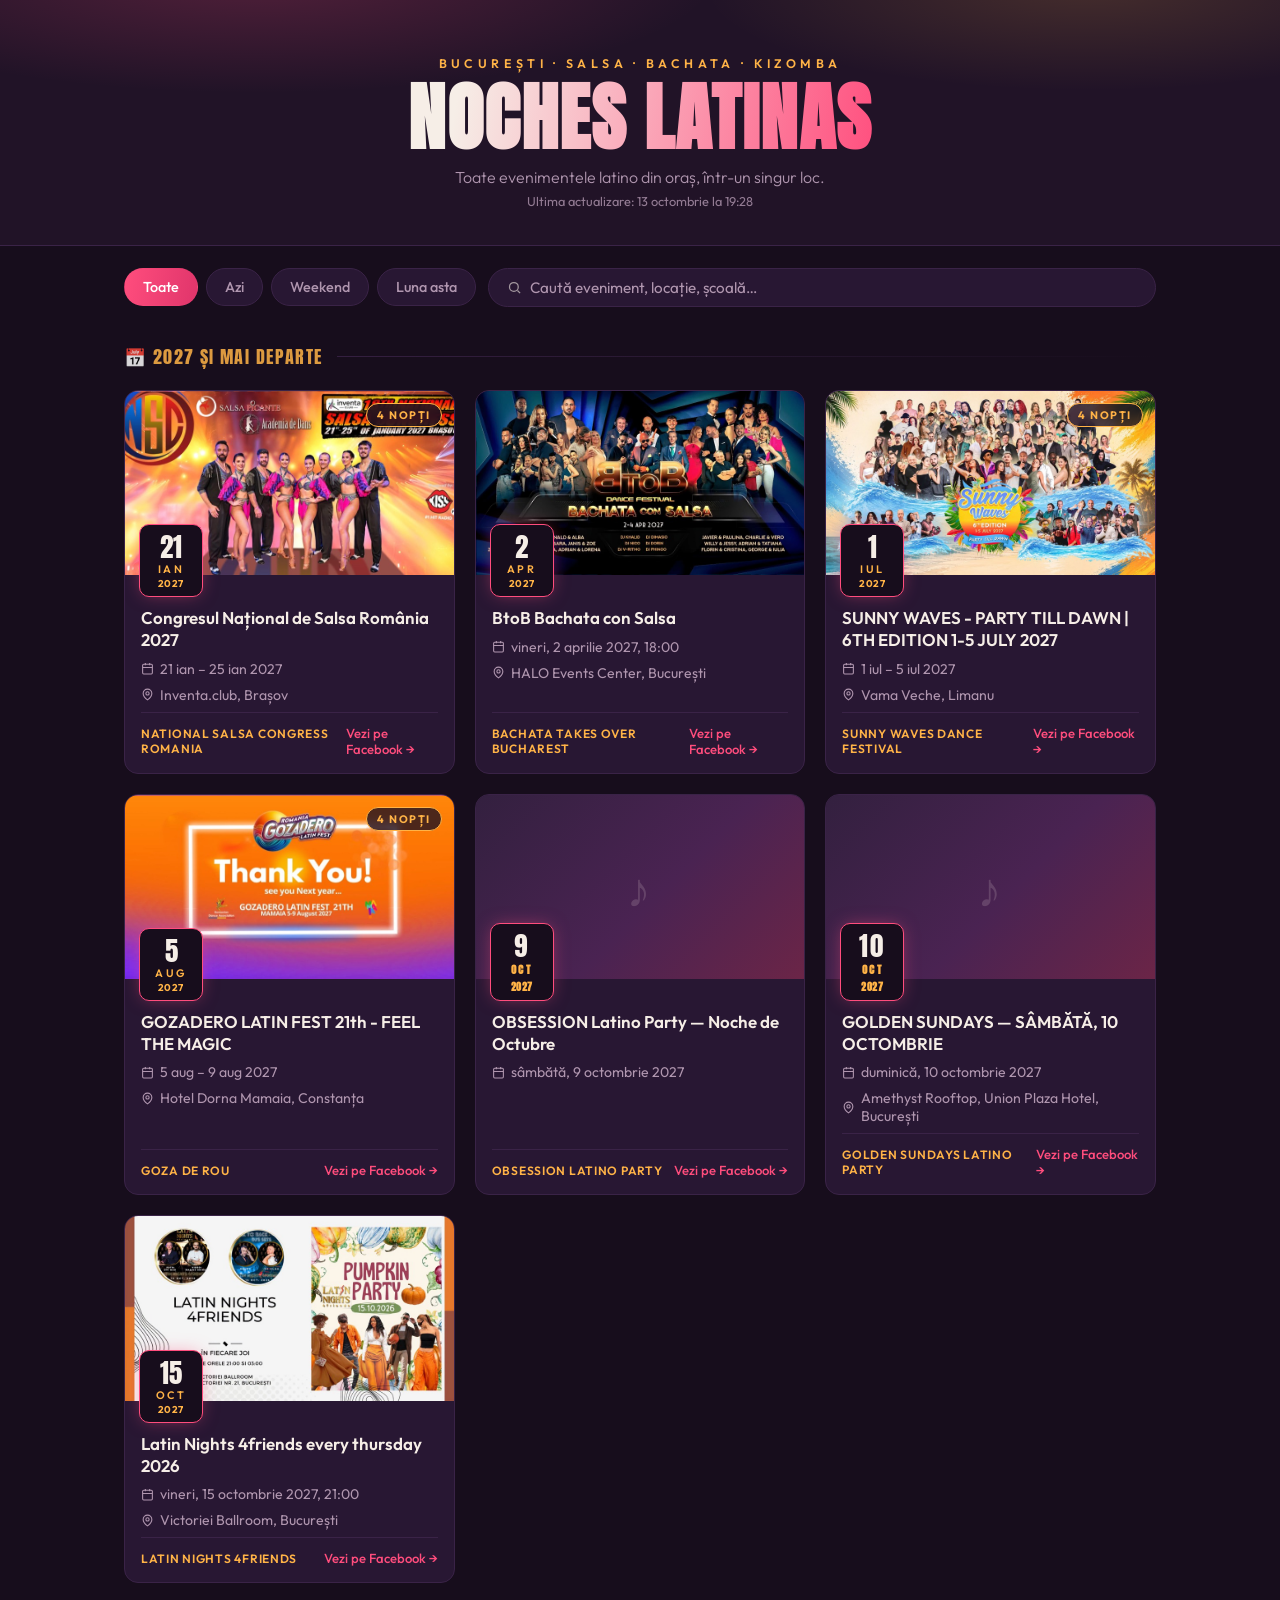
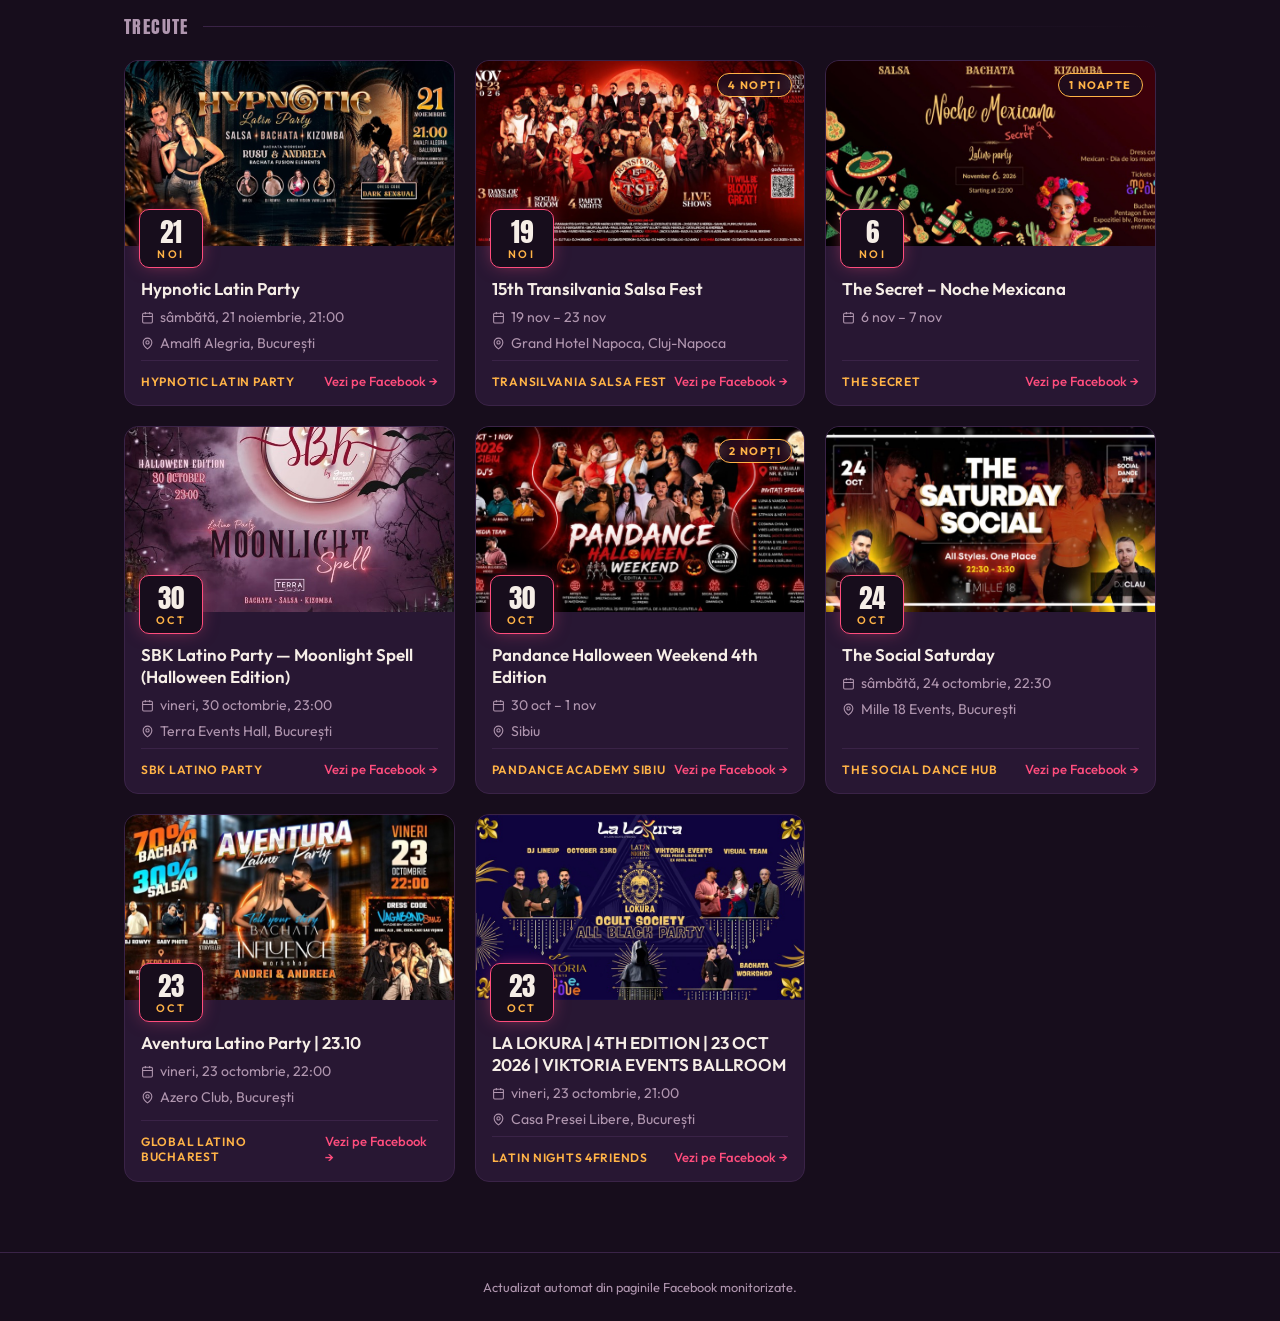
==== commit 566cc9c7: "Insigna festival: nopți în loc de zile Co-Authored-By: Claude Sonnet 5.5 <noreply@anthropic.com>" ====
--- a/index.html
+++ b/index.html
@@ -342,8 +342,8 @@
 
 function insigna(ev){
   if(!ev._sfarsit) return '';
-  const nr = Math.round((new Date(ev._sfarsit.getFullYear(), ev._sfarsit.getMonth(), ev._sfarsit.getDate()) - new Date(ev._data.getFullYear(), ev._data.getMonth(), ev._data.getDate())) / 86400000) + 1;
-  return `<div class="badge-multi">${nr} zile</div>`;
+  const nr = Math.round((new Date(ev._sfarsit.getFullYear(), ev._sfarsit.getMonth(), ev._sfarsit.getDate()) - new Date(ev._data.getFullYear(), ev._data.getMonth(), ev._data.getDate())) / 86400000);   // nopți, nu zile: 21→25 ian = 4 nopți
+  return `<div class="badge-multi">${nr} ${nr === 1 ? 'noapte' : 'nopți'}</div>`;
 }
 
 function card(ev){
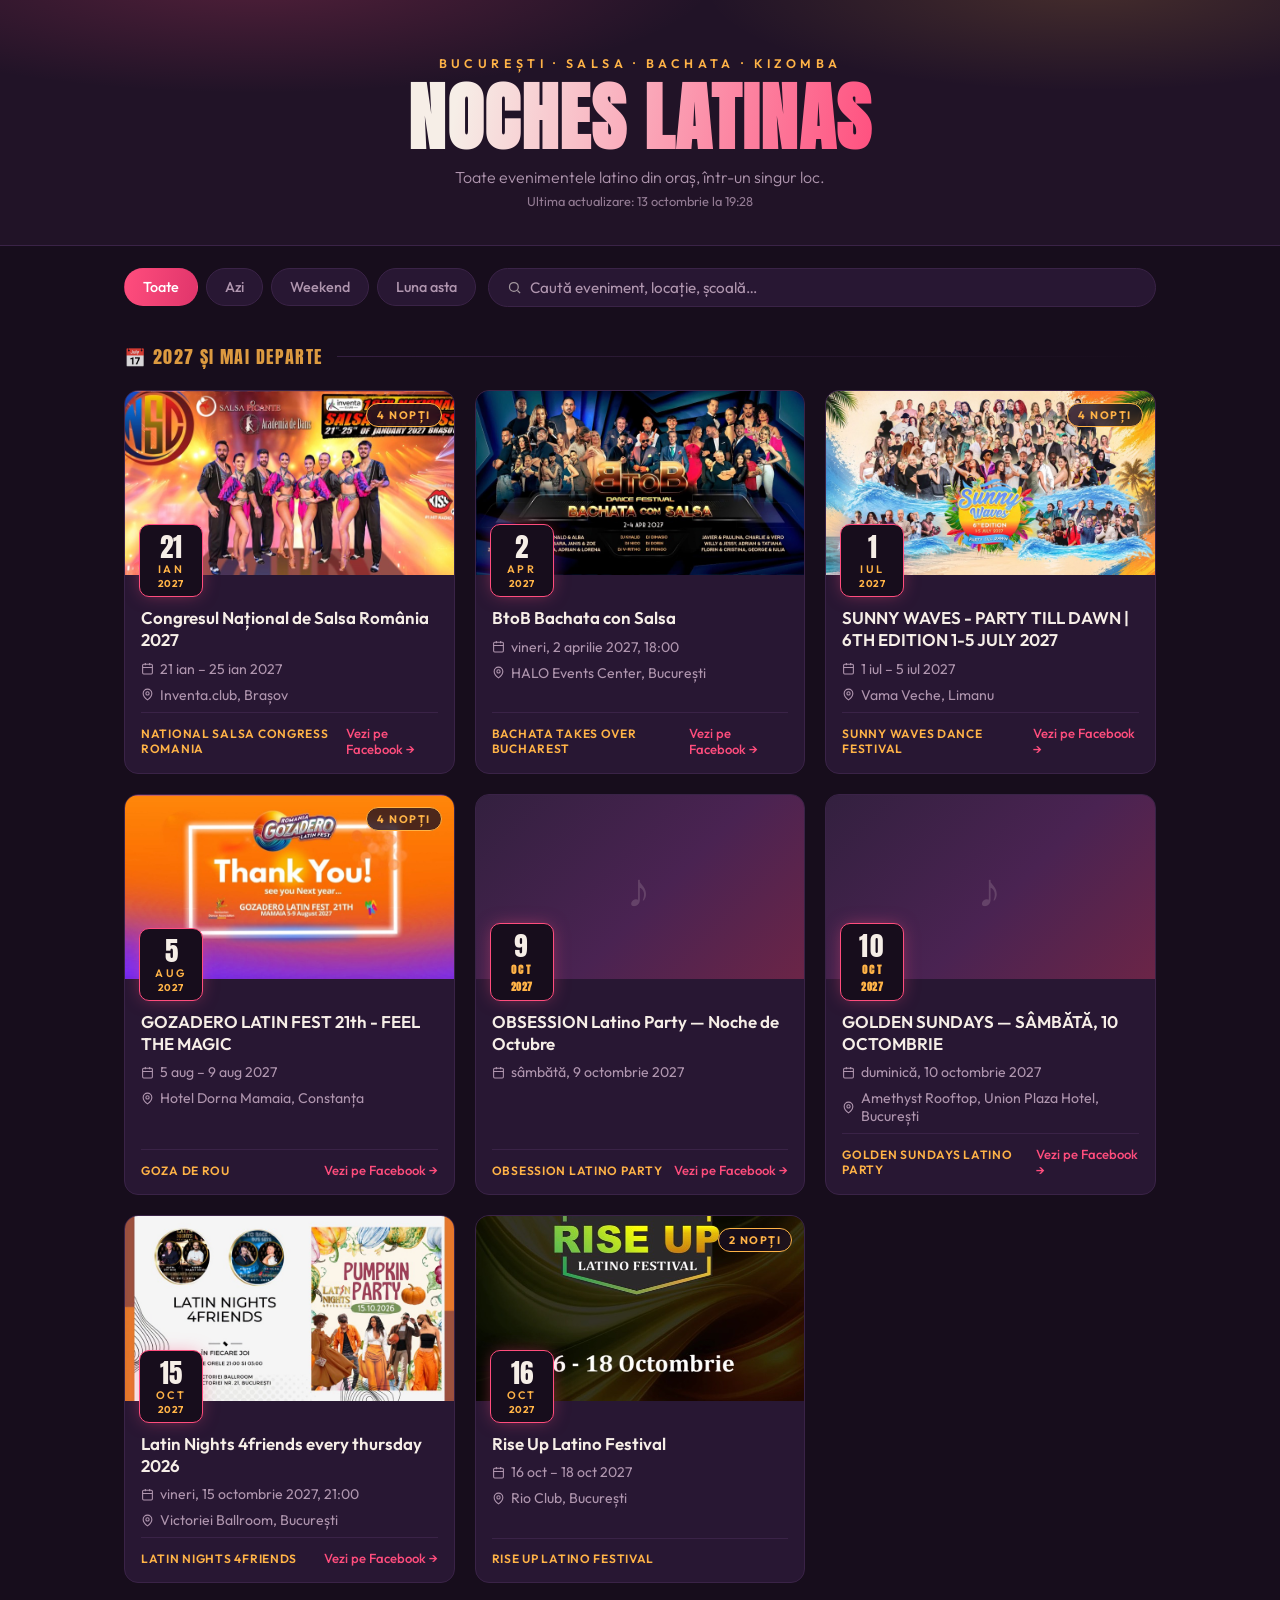
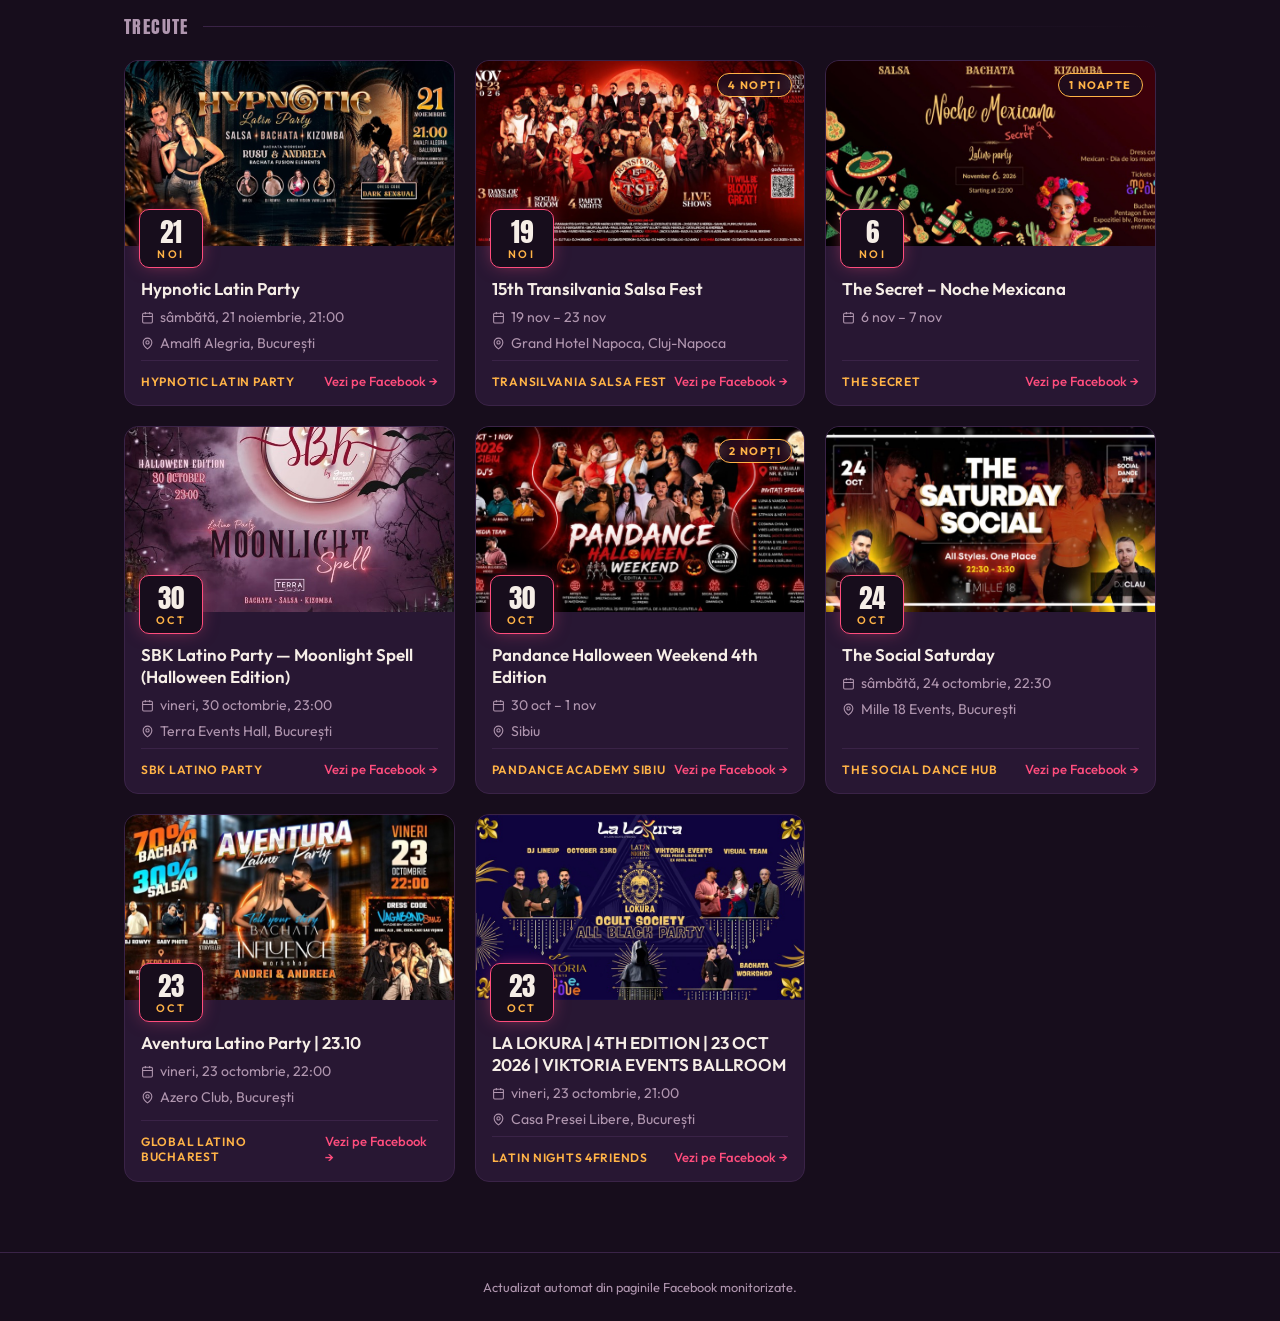
==== commit 8df6efc4: "Eveniment manual Rise Up Latino Festival, carduri fara link Co-Authored-By: Claude Sonnet 5.5 <norep" ====
--- a/index.html
+++ b/index.html
@@ -363,8 +363,9 @@
         ...(d.getFullYear() !== anulAcum ? { year:'numeric' } : {}) }) +
       (ev._areOra ? `, ${String(d.getHours()).padStart(2,'0')}:${String(d.getMinutes()).padStart(2,'0')}` : '');
   }
+  const eLink = !!ev.link;
   return `
-  <a class="card" href="${ev.link}" target="_blank" rel="noopener">
+  <${eLink ? `a class="card" href="${ev.link}" target="_blank" rel="noopener"` : 'div class="card"'}>
     ${vizual}
     <div class="body">
       <div class="title">${ev.titlu || 'Eveniment'}</div>
@@ -377,10 +378,10 @@
         <span>${ev.locatie}</span></div>` : ''}
       <div class="foot">
         <span class="source">${ev.sursa || ''}</span>
-        <span class="go">Vezi pe Facebook →</span>
+        ${eLink ? '<span class="go">Vezi pe Facebook →</span>' : ''}
       </div>
     </div>
-  </a>`;
+  </${eLink ? 'a' : 'div'}>`;
 }
 
 function randeaza(){
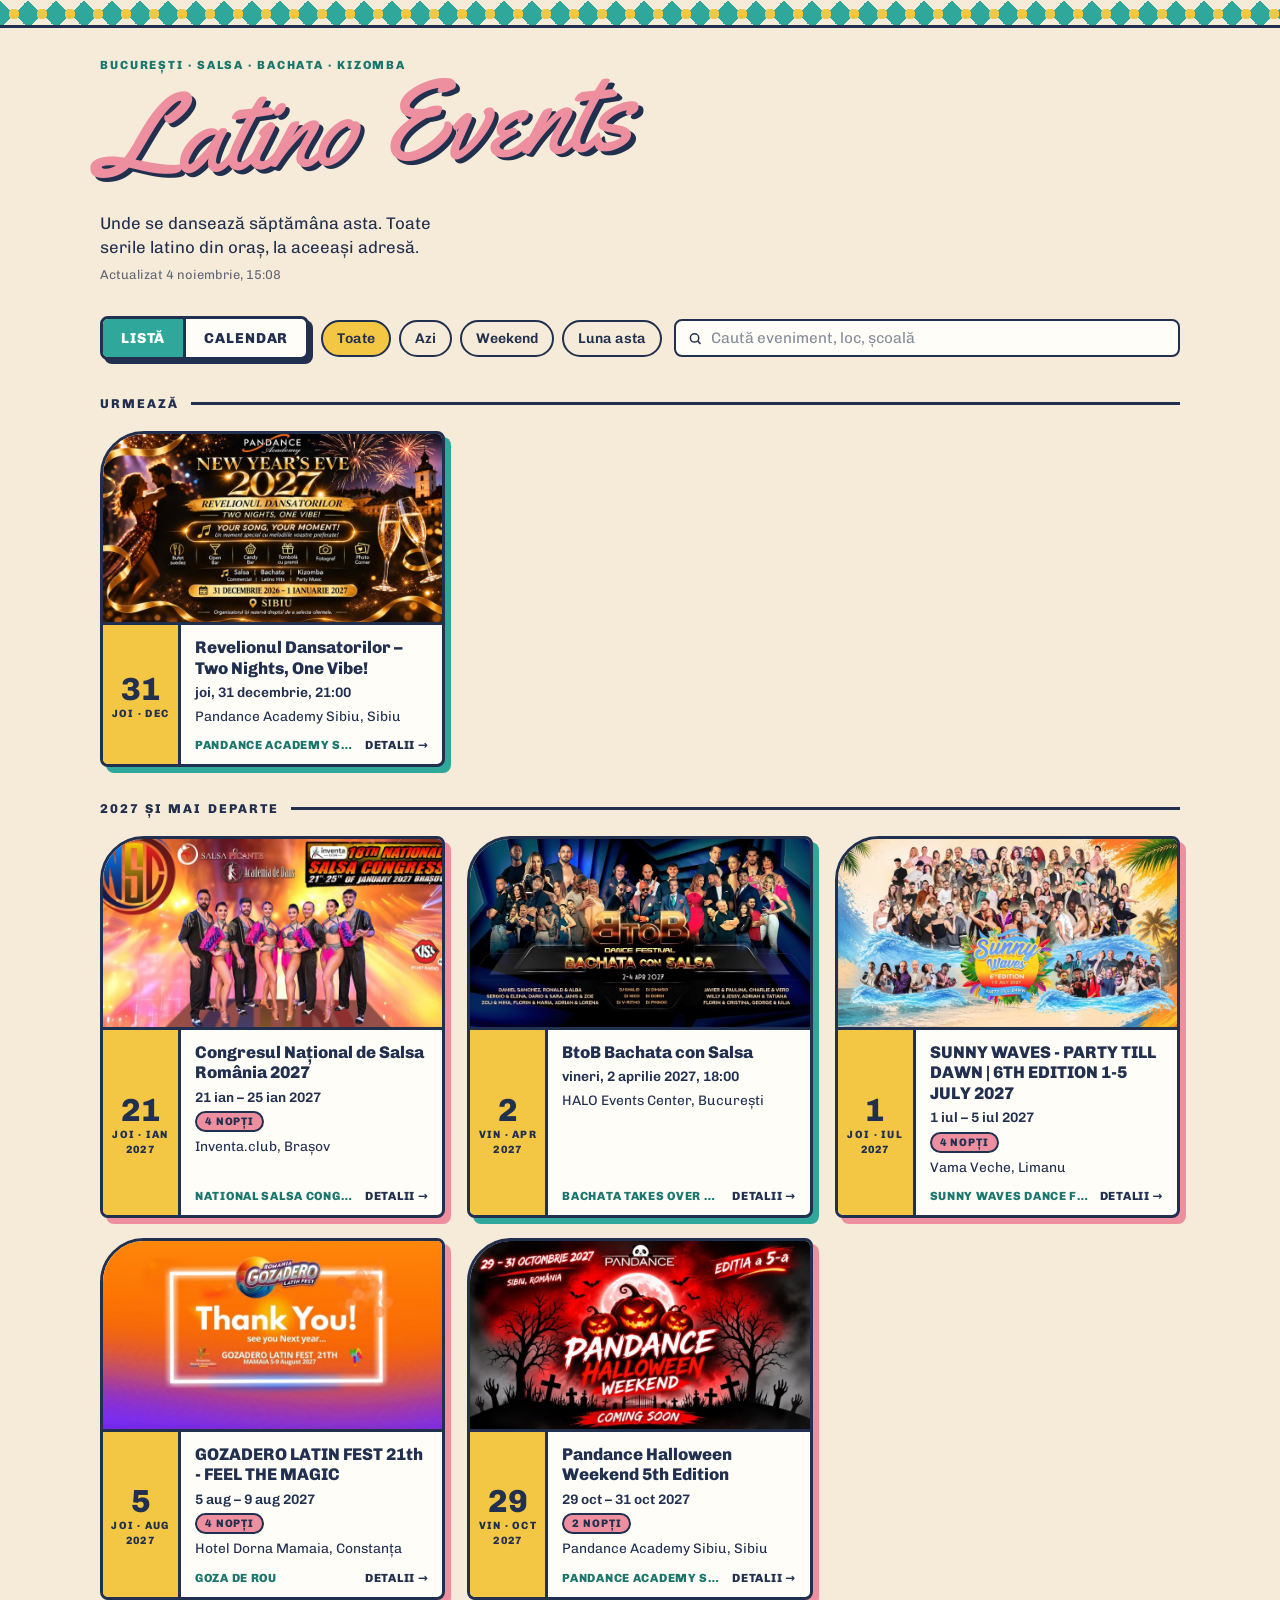
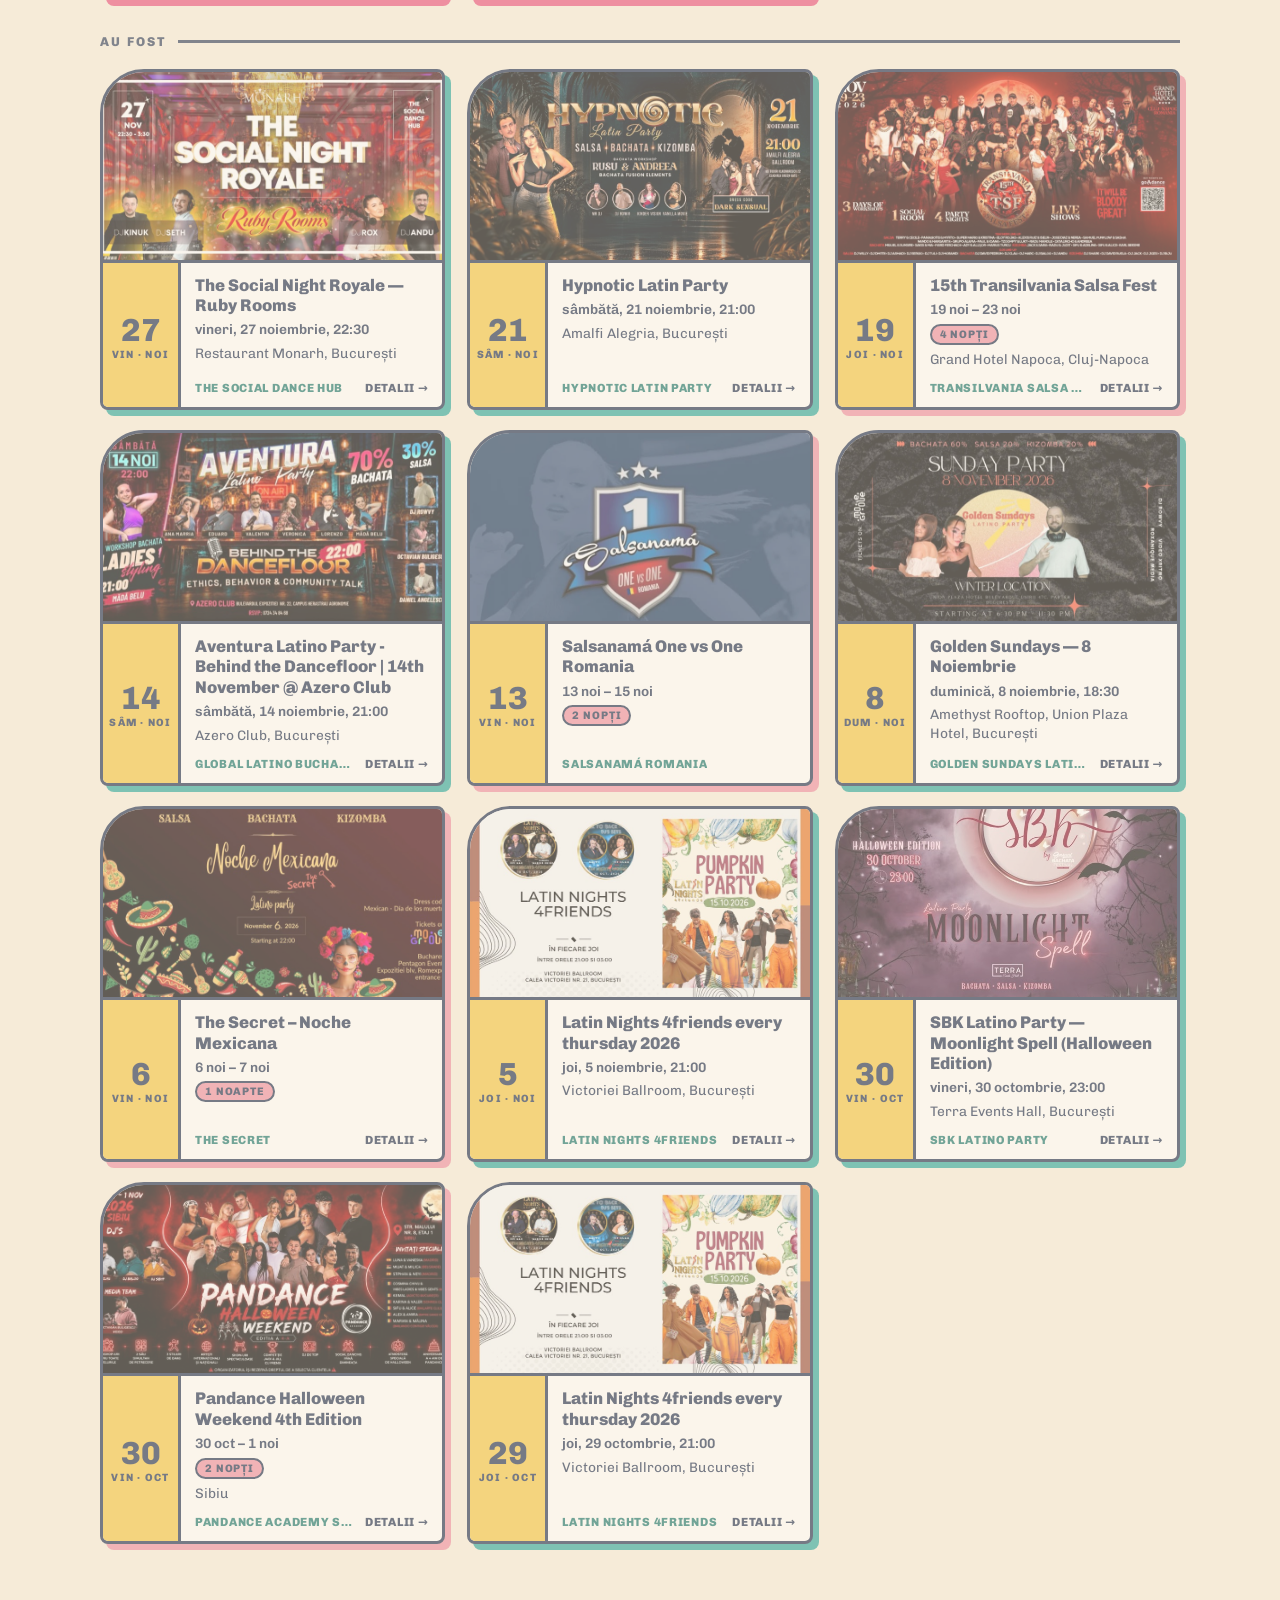
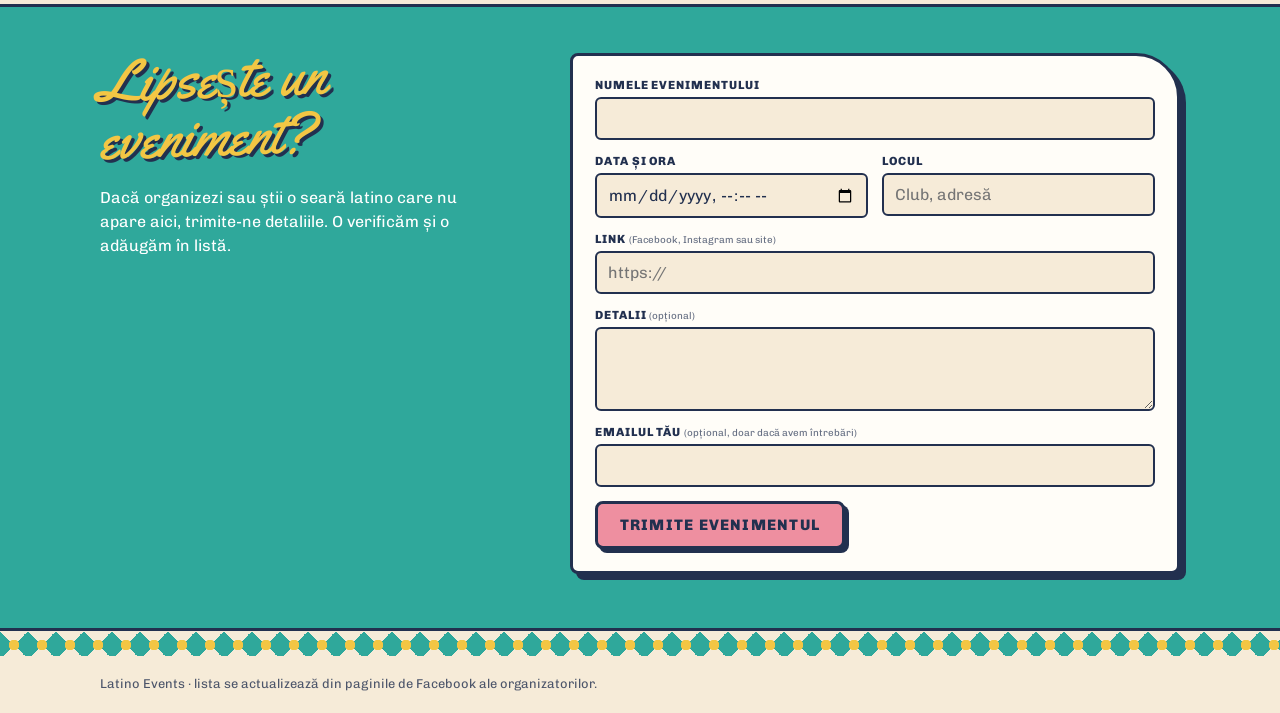
==== commit 74b09504: "Redesign Latino Events: stil Havana, vedere calendar, formular pentru evenimente lipsă Co-Authored-B" ====
--- a/index.html
+++ b/index.html
@@ -3,248 +3,322 @@
 <head>
 <meta charset="UTF-8">
 <meta name="viewport" content="width=device-width, initial-scale=1.0">
-<title>Noches Latinas — Evenimente Latino București</title>
+<title>Latino Events — Evenimente latino în București</title>
+<meta name="description" content="Toate serile de salsa, bachata și kizomba din București, pe listă și pe calendar.">
 <link rel="preconnect" href="https://fonts.googleapis.com">
-<link href="https://fonts.googleapis.com/css2?family=Anton&family=Outfit:wght@300;400;500;600;700&display=swap" rel="stylesheet">
+<link href="https://fonts.googleapis.com/css2?family=Yellowtail&family=Chivo:wght@400;600;800&display=swap" rel="stylesheet">
 <style>
   :root{
-    --night:      #170D1C;   /* fundal — noapte adâncă, caldă */
-    --night-2:    #211327;   /* strat secundar */
-    --card:       #281733;   /* fundal card */
-    --card-edge:  #3A2347;
-    --fuchsia:    #FF4D7D;   /* neon principal */
-    --mango:      #FFB347;   /* accent secundar */
-    --text:       #F6EEE7;
-    --muted:      #B096AF;
-    --radius: 14px;
+    --wall:   #F6EBD8;   /* perete văruit */
+    --wall-2: #EADCC2;   /* umbră de perete, linii */
+    --white:  #FFFDF8;
+    --navy:   #22304F;   /* contur și text */
+    --turq:   #2FA89B;
+    --turq-d: #1B766C;   /* turcoaz pentru text mic */
+    --turq-l: #9FDCD4;
+    --pink:   #EE8FA0;
+    --sun:    #F3C644;
+    --red:    #D2452F;
+    --hour-h: 44px;
   }
   *{ margin:0; padding:0; box-sizing:border-box; }
   html{ scroll-behavior:smooth; }
   body{
-    background: var(--night);
-    color: var(--text);
-    font-family: 'Outfit', system-ui, sans-serif;
+    background: var(--wall); color: var(--navy);
+    font-family: 'Chivo', system-ui, sans-serif;
     min-height: 100vh;
   }
-  ::selection{ background: var(--fuchsia); color: var(--night); }
-
-  /* ---------- Header ---------- */
-  header{
-    position: relative;
-    padding: 56px 24px 36px;
-    text-align: center;
-    overflow: hidden;
+  ::selection{ background: var(--sun); color: var(--navy); }
+  a{ color: inherit; }
+  :focus-visible{ outline: 3px solid var(--red); outline-offset: 2px; }
+  .page{ max-width: 1120px; margin: 0 auto; padding: 0 20px; }
+
+  /* ---------- Friza de faianță ---------- */
+  .tiles{
+    height: 28px;
     background:
-      radial-gradient(ellipse 60% 80% at 20% -10%, rgba(255,77,125,.22), transparent 60%),
-      radial-gradient(ellipse 50% 70% at 85% -5%, rgba(255,179,71,.16), transparent 60%),
-      var(--night-2);
-    border-bottom: 1px solid var(--card-edge);
-  }
+      radial-gradient(circle at 14px 14px, var(--sun) 5px, transparent 5.5px),
+      conic-gradient(from 45deg, var(--turq) 25%, var(--wall) 0 50%, var(--turq) 0 75%, var(--wall) 0);
+    background-size: 28px 28px;
+    border-bottom: 3px solid var(--navy);
+  }
+  .tiles.bottom{ border-bottom: 0; border-top: 3px solid var(--navy); }
+
+  /* ---------- Antet ---------- */
+  header .page{ padding-top: 30px; padding-bottom: 8px; }
   .eyebrow{
-    font-size: .78rem; letter-spacing: .35em; text-transform: uppercase;
-    color: var(--mango); font-weight: 600; margin-bottom: 10px;
+    font-size: .74rem; font-weight: 800; letter-spacing: .16em; text-transform: uppercase;
+    color: var(--turq-d);
   }
   h1{
-    font-family: 'Anton', sans-serif;
-    font-size: clamp(2.6rem, 7vw, 4.6rem);
-    letter-spacing: .02em;
-    line-height: 1;
-    text-transform: uppercase;
-    background: linear-gradient(100deg, var(--text) 35%, var(--fuchsia) 70%, var(--mango) 100%);
-    -webkit-background-clip: text; background-clip: text;
-    -webkit-text-fill-color: transparent;
-  }
-  .tagline{ color: var(--muted); margin-top: 12px; font-weight: 300; }
-  .updated{ color: var(--muted); font-size: .8rem; margin-top: 6px; opacity: .8; }
-
-  /* ---------- Filtre ---------- */
-  .controls{
-    max-width: 1080px; margin: 0 auto; padding: 22px 24px 6px;
-    display: flex; flex-wrap: wrap; gap: 12px; align-items: center;
-  }
+    font-family: 'Yellowtail', cursive; font-weight: 400;
+    font-size: clamp(3.6rem, 13vw, 7rem); line-height: .95;
+    color: var(--pink); text-shadow: 4px 4px 0 var(--navy);
+    transform: rotate(-3deg); transform-origin: left bottom;
+    margin: 14px 0 8px; padding-right: .2em;
+  }
+  .tagline{ font-size: 1.05rem; max-width: 34ch; margin-top: 20px; line-height: 1.4; }
+  .updated{ font-size: .8rem; margin-top: 8px; opacity: .7; }
+
+  /* ---------- Bara de comenzi ---------- */
+  .controls{ display: flex; flex-wrap: wrap; gap: 12px; align-items: center; padding: 26px 0 8px; }
+  .seg{ display: inline-flex; border: 3px solid var(--navy); border-radius: 8px; overflow: hidden; background: var(--white); box-shadow: 4px 4px 0 var(--navy); }
+  .seg button{
+    font: 800 .9rem 'Chivo', sans-serif; letter-spacing: .06em; text-transform: uppercase;
+    padding: 10px 18px; border: 0; background: none; color: var(--navy); cursor: pointer;
+  }
+  .seg button + button{ border-left: 3px solid var(--navy); }
+  .seg button[aria-pressed="true"]{ background: var(--turq); color: #fff; }
   .chips{ display: flex; gap: 8px; flex-wrap: wrap; }
   .chip{
-    font-family: 'Outfit', sans-serif; font-size: .9rem; font-weight: 500;
-    padding: 9px 18px; border-radius: 999px; cursor: pointer;
-    background: var(--card); color: var(--muted);
-    border: 1px solid var(--card-edge);
-    transition: color .15s, border-color .15s, background .15s;
-  }
-  .chip:hover{ color: var(--text); border-color: var(--fuchsia); }
-  .chip.active{
-    background: linear-gradient(100deg, var(--fuchsia), #E0356B);
-    color: #fff; border-color: transparent;
-  }
+    font: 600 .88rem 'Chivo', sans-serif; padding: 8px 14px; cursor: pointer;
+    background: transparent; color: var(--navy);
+    border: 2px solid var(--navy); border-radius: 999px;
+  }
+  .chip:hover{ background: var(--white); }
+  .chip.active{ background: var(--sun); }
   .search{
-    flex: 1; min-width: 220px; margin-left: auto;
+    flex: 1; min-width: 210px; margin-left: auto;
     display: flex; align-items: center; gap: 8px;
-    background: var(--card); border: 1px solid var(--card-edge);
-    border-radius: 999px; padding: 9px 18px;
-  }
-  .search svg{ flex-shrink: 0; opacity: .6; }
-  .search input{
-    background: none; border: none; outline: none; width: 100%;
-    color: var(--text); font-family: 'Outfit', sans-serif; font-size: .95rem;
-  }
-  .search input::placeholder{ color: var(--muted); }
-  .search:focus-within{ border-color: var(--mango); }
-  .chip:focus-visible, .search input:focus-visible{
-    outline: 2px solid var(--mango); outline-offset: 2px;
-  }
-
-  /* ---------- Grid carduri ---------- */
-  .grid{
-    max-width: 1080px; margin: 0 auto;
-    padding: 20px 24px 70px;
-    display: grid; gap: 20px;
-    grid-template-columns: repeat(auto-fill, minmax(300px, 1fr));
-  }
+    background: var(--white); border: 2px solid var(--navy); border-radius: 8px; padding: 8px 12px;
+  }
+  .search input{ background: none; border: 0; outline: 0; width: 100%; color: var(--navy); font: 400 .95rem 'Chivo', sans-serif; }
+  .search input::placeholder{ color: var(--navy); opacity: .55; }
+  .search:focus-within{ outline: 3px solid var(--red); outline-offset: 2px; }
+
+  .notice{ margin-top: 16px; background: var(--white); border: 2px dashed var(--navy); border-radius: 8px; padding: 10px 14px; font-size: .88rem; }
+
+  /* ---------- Lista ---------- */
+  .grid{ display: grid; gap: 20px 22px; grid-template-columns: repeat(auto-fill, minmax(310px, 1fr)); padding: 14px 0 60px; }
+  .section-label{
+    grid-column: 1 / -1; margin-top: 14px;
+    font-weight: 800; font-size: .8rem; letter-spacing: .16em; text-transform: uppercase;
+    display: flex; align-items: center; gap: 12px;
+  }
+  .section-label::after{ content: ''; flex: 1; height: 3px; background: var(--navy); }
+  .section-label.past{ opacity: .55; }
+
   .card{
-    display: flex; flex-direction: column;
-    background: var(--card);
-    border: 1px solid var(--card-edge);
-    border-radius: var(--radius);
-    overflow: hidden;
-    text-decoration: none; color: inherit;
-    transition: transform .18s ease, border-color .18s ease, box-shadow .18s ease;
-  }
-  .card:hover{
-    transform: translateY(-4px);
-    border-color: var(--fuchsia);
-    box-shadow: 0 14px 34px -14px rgba(255,77,125,.45);
-  }
-  .card:focus-visible{ outline: 2px solid var(--mango); outline-offset: 3px; }
-
-  .visual{
-    position: relative; aspect-ratio: 16/9;
-    background-size: cover; background-position: center;
-  }
-  .visual.fallback{
-    display: flex; align-items: center; justify-content: center;
-    font-family: 'Anton', sans-serif; font-size: 3rem; letter-spacing: .05em;
-    color: rgba(246,238,231,.16); text-transform: uppercase;
-  }
-  /* Ștampila de dată — semnătura paginii, ca pe un flyer de club */
-  .stamp{
-    position: absolute; left: 14px; bottom: -22px;
-    width: 64px; text-align: center;
-    background: var(--night);
-    border: 1px solid var(--fuchsia);
-    border-radius: 10px;
-    box-shadow: 0 0 18px -4px rgba(255,77,125,.55);
-    padding: 8px 0 6px;
-  }
-  .stamp .day{
-    font-family: 'Anton', sans-serif; font-size: 1.7rem; line-height: 1;
-    color: var(--text);
-  }
-  .stamp .month{
-    font-size: .68rem; letter-spacing: .22em; text-transform: uppercase;
-    color: var(--mango); font-weight: 600; margin-top: 2px;
-  }
-  .stamp.unknown .day{ font-size: 1.2rem; padding: 4px 0; color: var(--muted); }
-  .stamp-year{ font-size: .62rem; font-weight: 700; color: var(--mango); letter-spacing: .05em; margin-top: 1px; }
-  .badge-multi{
-    position: absolute; top: 12px; right: 12px;
-    background: rgba(26,15,34,.78); backdrop-filter: blur(4px);
-    border: 1px solid var(--mango); color: var(--mango);
-    font-size: .68rem; font-weight: 700; letter-spacing: .14em; text-transform: uppercase;
-    padding: 4px 10px; border-radius: 999px;
-  }
-  .section-label.departe{ color: var(--mango); opacity: .85; }
-
-  .body{ padding: 32px 16px 16px; display: flex; flex-direction: column; gap: 8px; flex: 1; }
-  .title{
-    font-weight: 600; font-size: 1.06rem; line-height: 1.3;
-    display: -webkit-box; -webkit-line-clamp: 2; -webkit-box-orient: vertical; overflow: hidden;
-  }
-  .meta{ color: var(--muted); font-size: .88rem; display: flex; align-items: center; gap: 6px; }
-  .meta svg{ flex-shrink: 0; }
-  .foot{
-    margin-top: auto; padding-top: 12px;
-    display: flex; justify-content: space-between; align-items: center;
-    border-top: 1px solid var(--card-edge);
-  }
-  .source{
-    font-size: .75rem; font-weight: 600; letter-spacing: .06em; text-transform: uppercase;
-    color: var(--mango);
-  }
-  .go{ font-size: .82rem; color: var(--fuchsia); font-weight: 500; }
-
-  /* ---------- Separatoare pe secțiuni de timp ---------- */
-  .section-label{
-    grid-column: 1 / -1;
-    font-family: 'Anton', sans-serif; text-transform: uppercase;
-    letter-spacing: .08em; font-size: 1.1rem; color: var(--muted);
-    display: flex; align-items: center; gap: 14px;
-    margin-top: 10px;
-  }
-  .section-label::after{
-    content: ''; flex: 1; height: 1px;
-    background: linear-gradient(90deg, var(--card-edge), transparent);
-  }
-  .section-label.hot{ color: var(--fuchsia); }
-
-  /* ---------- Stări goale / notificări ---------- */
-  .empty{
-    grid-column: 1 / -1; text-align: center; padding: 60px 20px; color: var(--muted);
-  }
-  .empty strong{ color: var(--text); display: block; font-size: 1.1rem; margin-bottom: 6px; }
-  .notice{
-    max-width: 1080px; margin: 16px auto 0; padding: 0 24px;
-  }
-  .notice > div{
-    background: rgba(255,179,71,.08); border: 1px solid rgba(255,179,71,.35);
-    color: var(--mango); border-radius: 10px; padding: 12px 16px; font-size: .88rem;
-  }
-
-  footer{
-    text-align: center; padding: 26px; color: var(--muted); font-size: .8rem;
-    border-top: 1px solid var(--card-edge);
-  }
-
+    display: flex; flex-direction: column; text-decoration: none;
+    background: var(--white); border: 3px solid var(--navy);
+    border-radius: 44px 8px 8px 8px; overflow: hidden;
+    box-shadow: 6px 6px 0 var(--card-shadow, var(--turq));
+    transition: transform .12s ease, box-shadow .12s ease;
+  }
+  .card:hover{ transform: translate(-2px,-2px); box-shadow: 8px 8px 0 var(--card-shadow, var(--turq)); }
+  .card.t-festival{ --card-shadow: var(--pink); }
+  div.card:hover{ transform: none; box-shadow: 6px 6px 0 var(--card-shadow, var(--turq)); }
+  .card.is-past{ opacity: .6; }
+  .photo{ aspect-ratio: 16/9; background-size: cover; background-position: center; border-bottom: 3px solid var(--navy); }
+  .row{ display: grid; grid-template-columns: 78px 1fr; flex: 1; }
+  .date{
+    background: var(--sun); border-right: 3px solid var(--navy);
+    text-align: center; padding: 14px 0 10px;
+    display: flex; flex-direction: column; align-items: center; justify-content: center; gap: 2px;
+  }
+  .date b{ font-weight: 800; font-size: 2rem; line-height: 1; }
+  .date i{ font-style: normal; font-weight: 800; font-size: .66rem; letter-spacing: .12em; text-transform: uppercase; }
+  .info{ padding: 12px 14px 12px; display: flex; flex-direction: column; gap: 5px; min-width: 0; }
+  .title{ font-weight: 800; font-size: 1.06rem; line-height: 1.2; overflow-wrap: anywhere; }
+  .meta{ font-size: .86rem; line-height: 1.35; }
+  .meta.when{ font-weight: 600; }
+  .foot{ margin-top: auto; padding-top: 8px; display: flex; justify-content: space-between; gap: 10px; font-size: .74rem; font-weight: 800; letter-spacing: .06em; text-transform: uppercase; }
+  .foot .src{ color: var(--turq-d); overflow: hidden; text-overflow: ellipsis; white-space: nowrap; }
+  .foot .go{ white-space: nowrap; }
+  .empty{ grid-column: 1 / -1; padding: 50px 10px; text-align: center; }
+  .empty strong{ display: block; font-size: 1.15rem; margin-bottom: 6px; }
+
+  /* ---------- Calendar ---------- */
+  .cal-bar{ display: flex; flex-wrap: wrap; align-items: center; gap: 10px; padding: 14px 0 12px; }
+  .cal-bar h2{ font-weight: 800; font-size: 1.15rem; margin-right: auto; }
+  .btn{
+    font: 800 .82rem 'Chivo', sans-serif; letter-spacing: .06em; text-transform: uppercase;
+    background: var(--white); color: var(--navy); border: 2px solid var(--navy); border-radius: 8px;
+    padding: 8px 12px; cursor: pointer;
+  }
+  .btn:hover{ background: var(--sun); }
+  .cal-wrap{
+    background: var(--white); border: 3px solid var(--navy); border-radius: 8px;
+    box-shadow: 6px 6px 0 var(--turq); overflow-x: auto;
+  }
+  .cal{ display: grid; grid-template-columns: 46px repeat(7, minmax(150px, 1fr)); width: max-content; min-width: 100%; }
+  .cal-head{
+    background: var(--turq); color: #fff; border-bottom: 3px solid var(--navy);
+    padding: 8px 8px 7px; font-weight: 800; font-size: .74rem; letter-spacing: .1em; text-transform: uppercase;
+    border-left: 1px solid rgba(34,48,79,.35);
+  }
+  .cal-head b{ display: block; font-size: 1.25rem; letter-spacing: 0; line-height: 1.1; }
+  .cal-head.today{ background: var(--sun); color: var(--navy); }
+  .cal-head.corner{ border-left: 0; position: sticky; left: 0; z-index: 3; }
+  .cal-loose{ border-left: 1px solid var(--wall-2); border-bottom: 3px solid var(--navy); padding: 4px; display: flex; flex-direction: column; gap: 4px; min-height: 12px; }
+  .cal-loose.corner{ border-left: 0; position: sticky; left: 0; background: var(--white); z-index: 3; font-size: .6rem; font-weight: 800; text-transform: uppercase; letter-spacing: .04em; line-height: 1.15; padding: 5px 4px; }
+  .hours{ position: sticky; left: 0; z-index: 3; background: var(--white); border-right: 2px solid var(--navy); }
+  .hours div{ height: var(--hour-h); font-size: .7rem; font-weight: 600; padding: 3px 5px 0; text-align: right; }
+  .day{
+    position: relative; border-left: 1px solid var(--wall-2);
+    background-image: linear-gradient(var(--wall-2) 1px, transparent 1px);
+    background-size: 100% var(--hour-h);
+  }
+  .day.today{ background-color: #FFF6D6; }
+  .day .midnight{ position: absolute; left: 0; right: 0; height: 0; border-top: 2px dashed var(--navy); opacity: .45; }
+  .day .now{ position: absolute; left: 0; right: 0; height: 0; border-top: 3px solid var(--red); z-index: 2; }
+  .blk{
+    position: absolute; overflow: hidden; text-decoration: none;
+    border: 2px solid var(--navy); border-bottom-style: dashed; border-radius: 6px;
+    padding: 4px 6px; font-size: .74rem; line-height: 1.2;
+    background: var(--white);
+  }
+  .blk:hover{ z-index: 4; box-shadow: 3px 3px 0 var(--navy); }
+  .blk b{ display: block; font-weight: 800; overflow-wrap: break-word; hyphens: auto; }
+  .blk.tight{ padding: 3px 4px; font-size: .68rem; }
+  .blk.tight span i{ display: none; }
+  .blk span{ display: block; font-size: .68rem; margin-top: 2px; }
+  .blk.loose{ position: static; border-bottom-style: solid; }
+  .t-petrecere.blk, .key .t-petrecere{ background: var(--turq-l); }
+  .t-festival.blk, .key .t-festival{ background: var(--pink); }
+  .nights{ align-self: flex-start; font-size: .68rem; font-weight: 800; letter-spacing: .08em; text-transform: uppercase; background: var(--pink); border: 2px solid var(--navy); border-radius: 999px; padding: 2px 8px; }
+  .key{ display: flex; flex-wrap: wrap; gap: 6px 16px; font-size: .8rem; padding: 14px 0 60px; }
+  .key i{ display: inline-block; width: 14px; height: 14px; border: 2px solid var(--navy); border-radius: 4px; vertical-align: -2px; margin-right: 6px; background: var(--white); }
+  .key .note{ flex-basis: 100%; opacity: .75; }
+
+  /* ---------- Formular ---------- */
+  .ask{ background: var(--turq); border-top: 3px solid var(--navy); padding: 46px 0 54px; }
+  .ask .page{ display: grid; grid-template-columns: minmax(0, 5fr) minmax(0, 7fr); gap: 34px; align-items: start; }
+  .ask h2{ font-family: 'Yellowtail', cursive; font-weight: 400; font-size: clamp(2.6rem, 7vw, 3.6rem); line-height: 1; color: var(--sun); text-shadow: 3px 3px 0 var(--navy); transform: rotate(-2deg); transform-origin: left bottom; }
+  .ask p{ color: #fff; margin-top: 18px; line-height: 1.5; max-width: 36ch; }
+  form.box{ background: var(--white); border: 3px solid var(--navy); border-radius: 8px 44px 8px 8px; box-shadow: 6px 6px 0 var(--navy); padding: 22px; display: grid; grid-template-columns: 1fr 1fr; gap: 14px; }
+  .f{ display: flex; flex-direction: column; gap: 5px; }
+  .f.wide{ grid-column: 1 / -1; }
+  .f label{ font-size: .74rem; font-weight: 800; letter-spacing: .08em; text-transform: uppercase; }
+  .f label small{ font-weight: 400; letter-spacing: 0; text-transform: none; opacity: .7; }
+  .f input, .f textarea{ font: 400 1rem 'Chivo', sans-serif; color: var(--navy); background: var(--wall); border: 2px solid var(--navy); border-radius: 6px; padding: 10px 11px; width: 100%; }
+  .f textarea{ min-height: 84px; resize: vertical; }
+  .hp{ position: absolute; left: -9999px; }
+  .send{ grid-column: 1 / -1; display: flex; flex-wrap: wrap; align-items: center; gap: 14px; }
+  .send button{ font: 800 .95rem 'Chivo', sans-serif; letter-spacing: .08em; text-transform: uppercase; background: var(--pink); color: var(--navy); border: 3px solid var(--navy); border-radius: 8px; padding: 12px 22px; cursor: pointer; box-shadow: 4px 4px 0 var(--navy); }
+  .send button:hover{ background: var(--sun); }
+  .send button:disabled{ opacity: .6; cursor: wait; }
+  .status{ font-size: .9rem; font-weight: 600; flex: 1; min-width: 200px; }
+  .status.err{ color: #A32A17; }
+
+  footer .page{ padding-top: 20px; padding-bottom: 22px; font-size: .8rem; opacity: .8; }
+
+  [hidden]{ display: none !important; }
+  @media (max-width: 760px){
+    .ask .page{ grid-template-columns: 1fr; }
+    .search{ margin-left: 0; flex-basis: 100%; }
+  }
+  @media (max-width: 480px){
+    .page{ padding: 0 16px; }
+    form.box{ grid-template-columns: 1fr; padding: 16px; }
+    .grid{ grid-template-columns: 1fr; }
+  }
   @media (prefers-reduced-motion: reduce){
     *{ transition: none !important; }
     html{ scroll-behavior: auto; }
   }
-  @media (max-width: 560px){
-    header{ padding: 40px 18px 28px; }
-    .grid{ padding: 16px 16px 50px; }
-    .search{ margin-left: 0; width: 100%; }
-  }
 </style>
 </head>
 <body>
 
+<div class="tiles" aria-hidden="true"></div>
+
 <header>
-  <div class="eyebrow">București · Salsa · Bachata · Kizomba</div>
-  <h1>Noches Latinas</h1>
-  <p class="tagline">Toate evenimentele latino din oraș, într-un singur loc.</p>
-  <p class="updated" id="updated"></p>
+  <div class="page">
+    <div class="eyebrow">București · Salsa · Bachata · Kizomba</div>
+    <h1>Latino Events</h1>
+    <p class="tagline">Unde se dansează săptămâna asta. Toate serile latino din oraș, la aceeași adresă.</p>
+    <p class="updated" id="updated"></p>
+  </div>
 </header>
 
-<div class="notice" id="notice" hidden><div id="noticeText"></div></div>
-
-<div class="controls">
-  <div class="chips" role="group" aria-label="Filtrează după dată">
-    <button class="chip active" data-filter="toate">Toate</button>
-    <button class="chip" data-filter="azi">Azi</button>
-    <button class="chip" data-filter="weekend">Weekend</button>
-    <button class="chip" data-filter="luna">Luna asta</button>
+<main class="page">
+  <div class="notice" id="notice" hidden></div>
+
+  <div class="controls">
+    <div class="seg" role="group" aria-label="Mod de afișare">
+      <button type="button" data-view="lista" aria-pressed="true">Listă</button>
+      <button type="button" data-view="calendar" aria-pressed="false">Calendar</button>
+    </div>
+    <div class="chips" id="chips" role="group" aria-label="Filtrează după dată">
+      <button type="button" class="chip active" data-filter="toate">Toate</button>
+      <button type="button" class="chip" data-filter="azi">Azi</button>
+      <button type="button" class="chip" data-filter="weekend">Weekend</button>
+      <button type="button" class="chip" data-filter="luna">Luna asta</button>
+    </div>
+    <label class="search">
+      <svg width="15" height="15" viewBox="0 0 24 24" fill="none" stroke="currentColor" stroke-width="2.5" aria-hidden="true"><circle cx="11" cy="11" r="7"/><path d="m21 21-4.3-4.3"/></svg>
+      <input type="search" id="q" placeholder="Caută eveniment, loc, școală" aria-label="Caută evenimente">
+    </label>
   </div>
-  <label class="search">
-    <svg width="15" height="15" viewBox="0 0 24 24" fill="none" stroke="currentColor" stroke-width="2"><circle cx="11" cy="11" r="7"/><path d="m21 21-4.3-4.3"/></svg>
-    <input type="search" id="q" placeholder="Caută eveniment, locație, școală…" aria-label="Caută evenimente">
-  </label>
-</div>
-
-<main class="grid" id="grid" aria-live="polite"></main>
-
-<footer>Actualizat automat din paginile Facebook monitorizate.</footer>
+
+  <section id="viewLista">
+    <div class="grid" id="grid" aria-live="polite"></div>
+  </section>
+
+  <section id="viewCalendar" hidden>
+    <div class="cal-bar">
+      <h2 id="calTitle"></h2>
+      <button type="button" class="btn" id="calPrev" aria-label="Săptămâna anterioară">←</button>
+      <button type="button" class="btn" id="calNow">Săptămâna asta</button>
+      <button type="button" class="btn" id="calNext" aria-label="Săptămâna următoare">→</button>
+    </div>
+    <div class="cal-wrap" id="calWrap"><div class="cal" id="cal"></div></div>
+    <div class="key">
+      <span><i class="t-petrecere"></i>Petrecere</span>
+      <span><i class="t-festival"></i>Festival pe mai multe zile</span>
+      <span class="note">Facebook nu spune când se termină o seară, așa că fiecare bloc are 4 ore, cu marginea de jos punctată. Ce începe după miezul nopții stă în coloana serii dinainte. Festivalurile și evenimentele fără oră anunțată stau în rândul de sus.</span>
+    </div>
+  </section>
+</main>
+
+<section class="ask" id="lipseste">
+  <div class="page">
+    <div>
+      <h2>Lipsește un eveniment?</h2>
+      <p>Dacă organizezi sau știi o seară latino care nu apare aici, trimite-ne detaliile. O verificăm și o adăugăm în listă.</p>
+    </div>
+    <form class="box" name="eveniment-lipsa" method="POST" data-netlify="true" netlify-honeypot="bot-field" id="form">
+      <input type="hidden" name="form-name" value="eveniment-lipsa">
+      <p class="hp"><label>Nu completa: <input name="bot-field" tabindex="-1" autocomplete="off"></label></p>
+      <div class="f wide">
+        <label for="f-titlu">Numele evenimentului</label>
+        <input id="f-titlu" name="titlu" required maxlength="140">
+      </div>
+      <div class="f">
+        <label for="f-data">Data și ora</label>
+        <input id="f-data" name="data" type="datetime-local" required>
+      </div>
+      <div class="f">
+        <label for="f-loc">Locul</label>
+        <input id="f-loc" name="locatie" required maxlength="140" placeholder="Club, adresă">
+      </div>
+      <div class="f wide">
+        <label for="f-link">Link <small>(Facebook, Instagram sau site)</small></label>
+        <input id="f-link" name="link" type="url" placeholder="https://">
+      </div>
+      <div class="f wide">
+        <label for="f-det">Detalii <small>(opțional)</small></label>
+        <textarea id="f-det" name="detalii" maxlength="1000"></textarea>
+      </div>
+      <div class="f wide">
+        <label for="f-contact">Emailul tău <small>(opțional, doar dacă avem întrebări)</small></label>
+        <input id="f-contact" name="contact" type="email" autocomplete="email">
+      </div>
+      <div class="send">
+        <button type="submit" id="sendBtn">Trimite evenimentul</button>
+        <span class="status" id="status" role="status"></span>
+      </div>
+    </form>
+  </div>
+</section>
+
+<div class="tiles bottom" aria-hidden="true"></div>
+<footer><div class="page">Latino Events · lista se actualizează din paginile de Facebook ale organizatorilor.</div></footer>
 
 <script>
 /* ============================================================
-   Noches Latinas — citește events.json și afișează cardurile
+   Latino Events — citește events.json, afișează listă și calendar
    ============================================================ */
 
 const LUNI = {
@@ -253,10 +327,19 @@
   'august':7,'aug':7, 'septembrie':8,'sept':8,'sep':8, 'octombrie':9,'oct':9,
   'noiembrie':10,'noi':10,'nov':10, 'decembrie':11,'dec':11
 };
-const LUNI_SCURT = ['IAN','FEB','MAR','APR','MAI','IUN','IUL','AUG','SEP','OCT','NOI','DEC'];
-
-/* Încearcă să extragă o dată din textul brut de pe Facebook
-   (ex: "sâmbătă, 11 iulie", "SÂM., 11 IUL. 21:00", "11 iulie, 21:00") */
+const LUNI_SCURT = ['ian','feb','mar','apr','mai','iun','iul','aug','sep','oct','noi','dec'];
+const ZILE_SCURT = ['dum','lun','mar','mie','joi','vin','sâm'];
+const ZI_MS = 86400000;
+const DURATA_ORE = 4;        // Facebook nu dă ora de sfârșit
+const PRAG_NOAPTE = 5;       // ce începe înainte de 05:00 ține de seara dinainte
+
+const esc = s => String(s ?? '').replace(/[&<>"']/g, c => ({'&':'&amp;','<':'&lt;','>':'&gt;','"':'&quot;',"'":'&#39;'}[c]));
+const urlSigur = u => { u = String(u || '').trim(); return /^https?:\/\//i.test(u) || (u && !/^[a-z][a-z0-9+.-]*:/i.test(u) && !u.startsWith('//')) ? u : ''; };
+const hhmm = d => String(d.getHours()).padStart(2,'0') + ':' + String(d.getMinutes()).padStart(2,'0');
+const zi0 = d => new Date(d.getFullYear(), d.getMonth(), d.getDate());
+
+/* Extrage data din textul brut de pe Facebook
+   (ex: "Vi, 30 oct. la 23:00", "J, 19 nov. - 23 nov.", "J, 21 ian. 2027 - 25 ian. 2027") */
 function parseDataRaw(raw){
   if(!raw) return null;
   const t = raw.toLowerCase().replace(/[.,]/g, ' ');
@@ -291,186 +374,291 @@
   return { start, sfarsit, areOra: !!ora };
 }
 
-function azi0(){ const d = new Date(); d.setHours(0,0,0,0); return d; }
-
-/* Un eveniment cu interval [s, e] se potrivește dacă se suprapune cu fereastra [de, pana] */
-function seSuprapune(ev, de, pana){
-  const s = ev._data, e = ev._sfarsit || ev._data;
-  return s <= pana && e >= de;
-}
-function esteAzi(ev){
-  const a = azi0();
-  return seSuprapune(ev, a, new Date(a.getTime() + 86400000 - 1));
-}
+function pregateste(ev){
+  const p = parseDataRaw(ev.data_raw);
+  return { ...ev, _data: p ? p.start : null, _sfarsit: p ? p.sfarsit : null, _areOra: p ? p.areOra : false,
+           _tip: p && p.sfarsit ? 'festival' : 'petrecere' };
+}
+
+function azi0(){ return zi0(new Date()); }
+function plusZile(d, n){ const x = new Date(d); x.setDate(x.getDate() + n); return x; }
+function luni(d){ return plusZile(zi0(d), -((d.getDay() + 6) % 7)); }
+const capat = ev => ev._sfarsit || ev._data;
+
+/* Un eveniment [start, sfârșit] se potrivește dacă atinge fereastra [de, până) */
+function atinge(ev, de, pana){ return ev._data < pana && capat(ev) >= de; }
+function esteAzi(ev){ const a = azi0(); return atinge(ev, a, plusZile(a, 1)); }
 function esteWeekend(ev){
-  // weekendul curent/care urmează: vineri → duminică
-  const a = azi0();
-  const zi = a.getDay();                       // 0=Dum … 6=Sâm
-  const priVineri = new Date(a);
-  priVineri.setDate(a.getDate() + ((5 - zi + 7) % 7));   // vinerea următoare (sau azi)
-  if(zi === 6 || zi === 0) priVineri.setDate(a.getDate() - ((zi + 2) % 7)); // suntem deja în weekend
-  const dum = new Date(priVineri); dum.setDate(priVineri.getDate() + (7 - priVineri.getDay()) % 7);
-  dum.setHours(23,59,59);
-  return seSuprapune(ev, priVineri, dum);
+  // weekendul curent sau următorul: vineri → duminică
+  const vineri = plusZile(luni(new Date()), 4);
+  return atinge(ev, vineri, plusZile(vineri, 3));
 }
 function esteLunaAsta(ev){
   const a = new Date();
-  return seSuprapune(ev, azi0(), new Date(a.getFullYear(), a.getMonth() + 1, 0, 23, 59, 59));
-}
-function dataScurta(d){
-  return d.toLocaleDateString('ro-RO', { day:'numeric', month:'short' }).replace('.', '');
-}
-
-function withData(ev){
-  const p = parseDataRaw(ev.data_raw);
-  return { ...ev, _data: p && p.start, _sfarsit: p && p.sfarsit, _areOra: p && p.areOra };
-}
-
-/* ---------- Randare ---------- */
-const grid = document.getElementById('grid');
+  return atinge(ev, azi0(), new Date(a.getFullYear(), a.getMonth() + 1, 1));
+}
+function dataScurta(d){ return `${d.getDate()} ${LUNI_SCURT[d.getMonth()]}`; }
+
+/* ---------- Stare ---------- */
 let evenimente = [];
 let filtruActiv = 'toate';
 let query = '';
-
-function stamp(d){
-  if(!d) return `<div class="stamp unknown"><div class="day">?</div><div class="month">dată</div></div>`;
+let vedere = 'lista';
+let saptamana = luni(new Date());
+
+function potrivesteCautarea(ev){
+  const q = query.trim().toLowerCase();
+  return !q || `${ev.titlu} ${ev.locatie} ${ev.sursa}`.toLowerCase().includes(q);
+}
+
+/* ---------- Lista ---------- */
+const grid = document.getElementById('grid');
+
+function card(ev){
+  const d = ev._data, sf = ev._sfarsit;
   const anulAcum = new Date().getFullYear();
-  const anExtra = d.getFullYear() !== anulAcum
-    ? `<div class="stamp-year">${d.getFullYear()}</div>` : '';
-  return `<div class="stamp"><div class="day">${d.getDate()}</div><div class="month">${LUNI_SCURT[d.getMonth()]}</div>${anExtra}</div>`;
-}
-
-function insigna(ev){
-  if(!ev._sfarsit) return '';
-  const nr = Math.round((new Date(ev._sfarsit.getFullYear(), ev._sfarsit.getMonth(), ev._sfarsit.getDate()) - new Date(ev._data.getFullYear(), ev._data.getMonth(), ev._data.getDate())) / 86400000);   // nopți, nu zile: 21→25 ian = 4 nopți
-  return `<div class="badge-multi">${nr} ${nr === 1 ? 'noapte' : 'nopți'}</div>`;
-}
-
-function card(ev){
-  const d = ev._data;
-  const vizual = ev.imagine
-    ? `<div class="visual" style="background-image:url('${ev.imagine}')">${stamp(d)}${insigna(ev)}</div>`
-    : `<div class="visual fallback" style="background:linear-gradient(135deg, #33203F, #4A2352 55%, #6B2547)">♪${stamp(d)}${insigna(ev)}</div>`;
-  const anulAcum = new Date().getFullYear();
-  const sf = ev._sfarsit;
+  const trecut = d && capat(ev) < azi0();
+  const altAn = d && d.getFullYear() !== anulAcum;
+  const data = d
+    ? `<b>${d.getDate()}</b><i>${ZILE_SCURT[d.getDay()]} · ${LUNI_SCURT[d.getMonth()]}</i>${altAn ? `<i>${d.getFullYear()}</i>` : ''}`
+    : `<b>?</b><i>dată</i>`;
   let cand;
   if(!d) cand = ev.data_raw || 'Dată neanunțată';
-  else if(sf){
-    const an = sf.getFullYear() !== anulAcum ? ' ' + sf.getFullYear() : '';
-    cand = `${dataScurta(d)} – ${dataScurta(sf)}${an}`;
-  } else {
-    cand = d.toLocaleDateString('ro-RO', { weekday:'long', day:'numeric', month:'long',
-        ...(d.getFullYear() !== anulAcum ? { year:'numeric' } : {}) }) +
-      (ev._areOra ? `, ${String(d.getHours()).padStart(2,'0')}:${String(d.getMinutes()).padStart(2,'0')}` : '');
-  }
-  const eLink = !!ev.link;
+  else if(sf) cand = `${dataScurta(d)} – ${dataScurta(sf)}${sf.getFullYear() !== anulAcum ? ' ' + sf.getFullYear() : ''}`;
+  else cand = d.toLocaleDateString('ro-RO', { weekday:'long', day:'numeric', month:'long', ...(altAn ? { year:'numeric' } : {}) })
+            + (ev._areOra ? `, ${hhmm(d)}` : '');
+  const nopti = sf ? Math.round((zi0(sf) - zi0(d)) / ZI_MS) : 0;   // nopți, nu zile: 21→25 = 4 nopți
+  const img = urlSigur(ev.imagine);
+  const poza = img ? `<div class="photo" style="background-image:url('${encodeURI(img).replace(/'/g, '%27')}')"></div>` : '';
+  const link = urlSigur(ev.link);
+  const cls = `card t-${ev._tip}${trecut ? ' is-past' : ''}`;
   return `
-  <${eLink ? `a class="card" href="${ev.link}" target="_blank" rel="noopener"` : 'div class="card"'}>
-    ${vizual}
-    <div class="body">
-      <div class="title">${ev.titlu || 'Eveniment'}</div>
-      <div class="meta">
-        <svg width="13" height="13" viewBox="0 0 24 24" fill="none" stroke="currentColor" stroke-width="2"><rect x="3" y="4" width="18" height="18" rx="2"/><path d="M16 2v4M8 2v4M3 10h18"/></svg>
-        <span>${cand}</span>
-      </div>
-      ${ev.locatie ? `<div class="meta">
-        <svg width="13" height="13" viewBox="0 0 24 24" fill="none" stroke="currentColor" stroke-width="2"><path d="M20 10c0 6-8 12-8 12S4 16 4 10a8 8 0 0 1 16 0Z"/><circle cx="12" cy="10" r="3"/></svg>
-        <span>${ev.locatie}</span></div>` : ''}
-      <div class="foot">
-        <span class="source">${ev.sursa || ''}</span>
-        ${eLink ? '<span class="go">Vezi pe Facebook →</span>' : ''}
+  <${link ? `a class="${cls}" href="${esc(link)}" target="_blank" rel="noopener"` : `div class="${cls}"`}>
+    ${poza}
+    <div class="row">
+      <div class="date">${data}</div>
+      <div class="info">
+        <div class="title">${esc(ev.titlu || 'Eveniment')}</div>
+        <div class="meta when">${esc(cand)}</div>
+        ${nopti ? `<span class="nights">${nopti} ${nopti === 1 ? 'noapte' : 'nopți'}</span>` : ''}
+        ${ev.locatie ? `<div class="meta">${esc(ev.locatie)}</div>` : ''}
+        <div class="foot"><span class="src">${esc(ev.sursa || '')}</span>${link ? '<span class="go">Detalii →</span>' : ''}</div>
       </div>
     </div>
-  </${eLink ? 'a' : 'div'}>`;
-}
-
-function randeaza(){
-  const q = query.trim().toLowerCase();
-  let lista = evenimente.filter(ev => {
-    if(q && !`${ev.titlu} ${ev.locatie} ${ev.sursa}`.toLowerCase().includes(q)) return false;
-    const d = ev._data;
-    if(filtruActiv === 'azi')     return d && esteAzi(ev);
-    if(filtruActiv === 'weekend') return d && esteWeekend(ev);
-    if(filtruActiv === 'luna')    return d && esteLunaAsta(ev);
+  </${link ? 'a' : 'div'}>`;
+}
+
+function randeazaLista(){
+  const lista = evenimente.filter(ev => {
+    if(!potrivesteCautarea(ev)) return false;
+    if(filtruActiv === 'azi')     return ev._data && esteAzi(ev);
+    if(filtruActiv === 'weekend') return ev._data && esteWeekend(ev);
+    if(filtruActiv === 'luna')    return ev._data && esteLunaAsta(ev);
     return true;
   });
 
-  // sortare: cele cu dată cresc cronologic (viitoare întâi), fără dată la final
-  const a0 = azi0();
-  lista.sort((x, y) => {
-    if(!x._data && !y._data) return 0;
-    if(!x._data) return 1;
-    if(!y._data) return -1;
-    const xv = (x._sfarsit || x._data) >= a0, yv = (y._sfarsit || y._data) >= a0;
-    if(xv !== yv) return xv ? -1 : 1;      // viitoarele înaintea celor trecute
-    return xv ? x._data - y._data : y._data - x._data;
+  if(!lista.length){
+    const gol = !evenimente.length;
+    grid.innerHTML = `<div class="empty"><strong>${gol ? 'Încă nu avem evenimente în listă' : 'Niciun eveniment găsit'}</strong>${
+      gol ? 'Știi unul? <a href="#lipseste">Trimite-ni-l</a>.' : 'Schimbă filtrul sau caută altceva. Dacă lipsește, <a href="#lipseste">spune-ne</a>.'}</div>`;
+    return;
+  }
+
+  const a0 = azi0(), anulAcum = new Date().getFullYear();
+  const viitoare = lista.filter(e => e._data && capat(e) >= a0).sort((x, y) => x._data - y._data);
+  const curand   = viitoare.filter(e => e._data.getFullYear() === anulAcum);
+  const departe  = viitoare.filter(e => e._data.getFullYear() !== anulAcum);
+  const faraData = lista.filter(e => !e._data);
+  const trecute  = lista.filter(e => e._data && capat(e) < a0).sort((x, y) => y._data - x._data);
+  let html = '';
+  if(curand.length)   html += `<div class="section-label">Urmează</div>` + curand.map(card).join('');
+  if(departe.length)  html += `<div class="section-label">${departe[0]._data.getFullYear()} și mai departe</div>` + departe.map(card).join('');
+  if(faraData.length) html += `<div class="section-label">Dată neanunțată</div>` + faraData.map(card).join('');
+  if(trecute.length)  html += `<div class="section-label past">Au fost</div>` + trecute.map(card).join('');
+  grid.innerHTML = html;
+}
+
+/* ---------- Calendar ---------- */
+const cal = document.getElementById('cal');
+
+/* Seara de care ține evenimentul și ora lui pe axa serii (01:00 → 25) */
+function peSeara(d){
+  const tarziu = d.getHours() < PRAG_NOAPTE;
+  const zi = new Date(d); zi.setHours(0,0,0,0);
+  return { zi: tarziu ? plusZile(zi, -1) : zi, ora: d.getHours() + d.getMinutes() / 60 + (tarziu ? 24 : 0) };
+}
+
+/* Așază pe coloane evenimentele care se suprapun */
+function asazaColoane(items){
+  items.sort((a, b) => a.start - b.start || a.end - b.end);
+  let grup = [], capat = -Infinity;
+  const inchide = () => {
+    const n = Math.max(...grup.map(i => i.col)) + 1;
+    grup.forEach(i => i.cols = n);
+  };
+  for(const it of items){
+    if(grup.length && it.start >= capat){ inchide(); grup = []; capat = -Infinity; }
+    const ocupate = grup.filter(g => g.end > it.start).map(g => g.col);
+    let c = 0; while(ocupate.includes(c)) c++;
+    it.col = c; grup.push(it); capat = Math.max(capat, it.end);
+  }
+  if(grup.length) inchide();
+  return items;
+}
+
+function blocHtml(ev, cls, stil, continut){
+  const link = urlSigur(ev.link);
+  const titlu = esc(ev.titlu || '') + (ev.locatie ? ' · ' + esc(ev.locatie) : '');
+  return link
+    ? `<a class="${cls}" style="${stil}" title="${titlu}" href="${esc(link)}" target="_blank" rel="noopener">${continut}</a>`
+    : `<div class="${cls}" style="${stil}" title="${titlu}">${continut}</div>`;
+}
+
+function randeazaCalendar(){
+  const sfarsit = plusZile(saptamana, 7);
+  const dum = plusZile(saptamana, 6);
+  document.getElementById('calTitle').textContent =
+    saptamana.getMonth() === dum.getMonth()
+      ? `${saptamana.getDate()} – ${dum.getDate()} ${dum.toLocaleDateString('ro-RO', { month:'long', year:'numeric' })}`
+      : `${saptamana.getDate()} ${LUNI_SCURT[saptamana.getMonth()]} – ${dum.getDate()} ${LUNI_SCURT[dum.getMonth()]} ${dum.getFullYear()}`;
+
+  const zile = Array.from({ length: 7 }, () => ({ cuOra: [], faraOra: [] }));
+  for(const ev of evenimente){
+    if(!ev._data || !potrivesteCautarea(ev)) continue;
+    if(ev._sfarsit || !ev._areOra){
+      // festival sau fără oră: câte o etichetă în rândul de sus, pentru fiecare zi acoperită
+      for(let i = 0; i < 7; i++){
+        const d = plusZile(saptamana, i);
+        if(d >= zi0(ev._data) && d <= zi0(capat(ev))) zile[i].faraOra.push(ev);
+      }
+      continue;
+    }
+    const s = peSeara(ev._data);
+    if(s.zi < saptamana || s.zi >= sfarsit) continue;
+    zile[Math.round((s.zi - saptamana) / ZI_MS)].cuOra.push({ ev, start: s.ora, end: s.ora + DURATA_ORE });
+  }
+
+  const toate = zile.flatMap(z => z.cuOra);
+  const oraStart = Math.min(18, ...toate.map(i => Math.floor(i.start)));
+  const oraEnd   = Math.min(30, Math.max(28, ...toate.map(i => Math.ceil(i.end))));
+  const H = parseFloat(getComputedStyle(document.documentElement).getPropertyValue('--hour-h'));
+  const acum = new Date(), searaAcum = peSeara(acum);
+
+  let html = `<div class="cal-head corner"></div>`;
+  for(let i = 0; i < 7; i++){
+    const d = plusZile(saptamana, i);
+    html += `<div class="cal-head${+d === +azi0() ? ' today' : ''}" data-zi="${i}">${ZILE_SCURT[d.getDay()]}<b>${d.getDate()}</b></div>`;
+  }
+
+  if(zile.some(z => z.faraOra.length)){
+    html += `<div class="cal-loose corner">toată ziua</div>`;
+    for(const z of zile){
+      html += `<div class="cal-loose">${z.faraOra.map(ev =>
+        blocHtml(ev, `blk loose t-${ev._tip}`, '', `<b>${esc(ev.titlu || 'Eveniment')}</b>`)).join('')}</div>`;
+    }
+  }
+
+  html += `<div class="hours">`;
+  for(let h = oraStart; h < oraEnd; h++) html += `<div>${String(h % 24).padStart(2,'0')}</div>`;
+  html += `</div>`;
+
+  zile.forEach((z, i) => {
+    const d = plusZile(saptamana, i);
+    html += `<div class="day${+d === +azi0() ? ' today' : ''}" style="height:${(oraEnd - oraStart) * H}px">`;
+    if(oraStart < 24 && oraEnd > 24) html += `<div class="midnight" style="top:${(24 - oraStart) * H}px"></div>`;
+    if(+searaAcum.zi === +d && searaAcum.ora >= oraStart && searaAcum.ora < oraEnd)
+      html += `<div class="now" style="top:${(searaAcum.ora - oraStart) * H}px"></div>`;
+    for(const it of asazaColoane(z.cuOra)){
+      const top = (it.start - oraStart) * H;
+      const inalt = (Math.min(it.end, oraEnd) - it.start) * H - 2;
+      const w = 100 / it.cols;
+      html += blocHtml(it.ev, `blk t-${it.ev._tip}${it.cols > 2 ? ' tight' : ''}`,
+        `top:${top}px;height:${inalt}px;left:calc(${it.col * w}% + 2px);width:calc(${w}% - 4px)`,
+        `<b>${esc(it.ev.titlu || 'Eveniment')}</b><span>${hhmm(it.ev._data)}${it.ev.locatie ? '<i style="font-style:normal"> · ' + esc(it.ev.locatie) + '</i>' : ''}</span>`);
+    }
+    html += `</div>`;
   });
-
-  if(!lista.length){
-    grid.innerHTML = `<div class="empty"><strong>Niciun eveniment găsit</strong>Schimbă filtrul sau caută altceva.</div>`;
-    return;
-  }
-
-  // pe "Toate": secțiuni Urmează / Fără dată / Trecute
-  let html = '';
-  if(filtruActiv === 'toate' && !q){
-    const viitoare = lista.filter(e => e._data && (e._sfarsit || e._data) >= a0);
-    const faraData = lista.filter(e => !e._data);
-    const trecute  = lista.filter(e => e._data && (e._sfarsit || e._data) < a0);
-    const anulAcum = new Date().getFullYear();
-    const curand   = viitoare.filter(e => e._data.getFullYear() === anulAcum);
-    const departe  = viitoare.filter(e => e._data.getFullYear() !== anulAcum);
-    if(curand.length)  html += `<div class="section-label hot">Urmează</div>` + curand.map(card).join('');
-    if(departe.length) html += `<div class="section-label departe">📅 ${departe[0]._data.getFullYear()} și mai departe</div>` + departe.map(card).join('');
-    if(faraData.length) html += `<div class="section-label">Dată neanunțată</div>` + faraData.map(card).join('');
-    if(trecute.length)  html += `<div class="section-label">Trecute</div>` + trecute.map(card).join('');
-  } else {
-    html = lista.map(card).join('');
-  }
-  grid.innerHTML = html;
-}
-
-/* ---------- Filtre & căutare ---------- */
-document.querySelectorAll('.chip').forEach(btn => {
-  btn.addEventListener('click', () => {
-    document.querySelectorAll('.chip').forEach(b => b.classList.remove('active'));
-    btn.classList.add('active');
-    filtruActiv = btn.dataset.filter;
-    randeaza();
-  });
+  cal.innerHTML = html;
+
+  // pe ecrane înguste, adu ziua de azi (sau prima zi cu evenimente) în vedere
+  const wrap = document.getElementById('calWrap');
+  let tinta = Math.round((azi0() - saptamana) / ZI_MS);
+  if(tinta < 0 || tinta > 6) tinta = zile.findIndex(z => z.cuOra.length || z.faraOra.length);
+  const cap = cal.querySelector(`.cal-head[data-zi="${tinta}"]`);
+  wrap.scrollLeft = cap ? Math.max(0, cap.offsetLeft - 46) : 0;
+}
+
+/* ---------- Comenzi ---------- */
+function randeaza(){ vedere === 'lista' ? randeazaLista() : randeazaCalendar(); }
+
+document.querySelectorAll('.seg button').forEach(btn => btn.addEventListener('click', () => {
+  vedere = btn.dataset.view;
+  document.querySelectorAll('.seg button').forEach(b => b.setAttribute('aria-pressed', b === btn));
+  document.getElementById('viewLista').hidden = vedere !== 'lista';
+  document.getElementById('viewCalendar').hidden = vedere !== 'calendar';
+  document.getElementById('chips').hidden = vedere !== 'lista';
+  randeaza();
+}));
+document.querySelectorAll('.chip').forEach(btn => btn.addEventListener('click', () => {
+  document.querySelectorAll('.chip').forEach(b => b.classList.remove('active'));
+  btn.classList.add('active');
+  filtruActiv = btn.dataset.filter;
+  randeaza();
+}));
+document.getElementById('q').addEventListener('input', e => { query = e.target.value; randeaza(); });
+document.getElementById('calPrev').addEventListener('click', () => { saptamana = plusZile(saptamana, -7); randeazaCalendar(); });
+document.getElementById('calNext').addEventListener('click', () => { saptamana = plusZile(saptamana, 7); randeazaCalendar(); });
+document.getElementById('calNow').addEventListener('click', () => { saptamana = luni(new Date()); randeazaCalendar(); });
+
+/* ---------- Formular (Netlify Forms) ---------- */
+const form = document.getElementById('form');
+form.addEventListener('submit', e => {
+  e.preventDefault();
+  const status = document.getElementById('status');
+  const btn = document.getElementById('sendBtn');
+  btn.disabled = true; status.className = 'status'; status.textContent = 'Se trimite…';
+  fetch('/', {
+    method: 'POST',
+    headers: { 'Content-Type': 'application/x-www-form-urlencoded' },
+    body: new URLSearchParams(new FormData(form)).toString()
+  })
+    .then(r => { if(!r.ok) throw new Error(r.status); })
+    .then(() => { form.reset(); status.textContent = 'Am primit, mulțumim! Îl verificăm și îl adăugăm.'; })
+    .catch(() => { status.className = 'status err'; status.textContent = 'Nu s-a putut trimite. Mai încearcă o dată peste câteva minute.'; })
+    .finally(() => { btn.disabled = false; });
 });
-document.getElementById('q').addEventListener('input', e => {
-  query = e.target.value;
-  randeaza();
-});
 
 /* ---------- Încărcare date ---------- */
-const DEMO = [
-  { titlu:'Salsa Night — Terasa de Vară', data_raw:'sâmbătă, 11 iulie, 21:00', locatie:'Herăstrău, București', sursa:'Exemplu Club Latino', link:'#' },
-  { titlu:'Bachata Sensual Workshop', data_raw:'duminică, 12 iulie, 18:00', locatie:'Str. Exemplu 10', sursa:'Exemplu Școala Salsa', link:'#' },
-  { titlu:'Kizomba Social', data_raw:'luni, 6 iulie, 20:30', locatie:'Club Exemplu', sursa:'Exemplu Club Latino', link:'#' }
-];
-
-function arataNotice(text){
-  const n = document.getElementById('notice');
-  document.getElementById('noticeText').textContent = text;
-  n.hidden = false;
+function demo(){
+  // date de exemplu, relative la săptămâna curentă, ca să se vadă lista și calendarul
+  const l = luni(new Date());
+  const zi = (n, ora) => { const d = plusZile(l, n); return `${d.getDate()} ${Object.keys(LUNI).find(k => LUNI[k] === d.getMonth())}${ora ? ', ' + ora : ''}`; };
+  return [
+    { titlu:'Salsa Night cu orchestră live', data_raw: zi(5,'21:00'), locatie:'Club Exemplu, Lipscani', sursa:'Exemplu Club Latino', link:'https://example.com/' },
+    { titlu:'Kizomba Social', data_raw: zi(5,'22:30'), locatie:'Studio Exemplu', sursa:'Exemplu Kiz', link:'https://example.com/' },
+    { titlu:'Salsa & Bachata Party', data_raw: zi(4,'21:30'), locatie:'Terasa Exemplu', sursa:'Exemplu Club Latino', link:'https://example.com/' },
+    { titlu:'Afterparty Bachata', data_raw: zi(6,'00:30'), locatie:'Club Exemplu', sursa:'Exemplu Club Latino', link:'https://example.com/' },
+    { titlu:'Festival Exemplu', data_raw: zi(4) + ' - ' + zi(6), locatie:'Hotel Exemplu', sursa:'Exemplu Festival' },
+    { titlu:'Social fără oră anunțată', data_raw: zi(2), locatie:'Școala Exemplu', sursa:'Exemplu Școala Salsa', link:'https://example.com/' }
+  ];
 }
 
 fetch('./events.json')
   .then(r => { if(!r.ok) throw new Error(r.status); return r.json(); })
   .then(data => {
-    evenimente = (data.events || []).map(ev => withData(ev));
+    evenimente = (data.events || []).map(pregateste);
     if(data.actualizat_la){
       const d = new Date(data.actualizat_la);
       document.getElementById('updated').textContent =
-        'Ultima actualizare: ' + d.toLocaleDateString('ro-RO', { day:'numeric', month:'long', hour:'2-digit', minute:'2-digit' });
+        'Actualizat ' + d.toLocaleDateString('ro-RO', { day:'numeric', month:'long' }) + ', ' + hhmm(d);
     }
     randeaza();
   })
   .catch(() => {
-    arataNotice('Nu am găsit events.json — se afișează date demo. Pe Netlify, pune events.json lângă index.html.');
-    evenimente = DEMO.map(ev => withData(ev));
+    const n = document.getElementById('notice');
+    n.textContent = 'Nu am găsit events.json, așa că vezi evenimente de exemplu.';
+    n.hidden = false;
+    evenimente = demo().map(pregateste);
     randeaza();
   });
 </script>
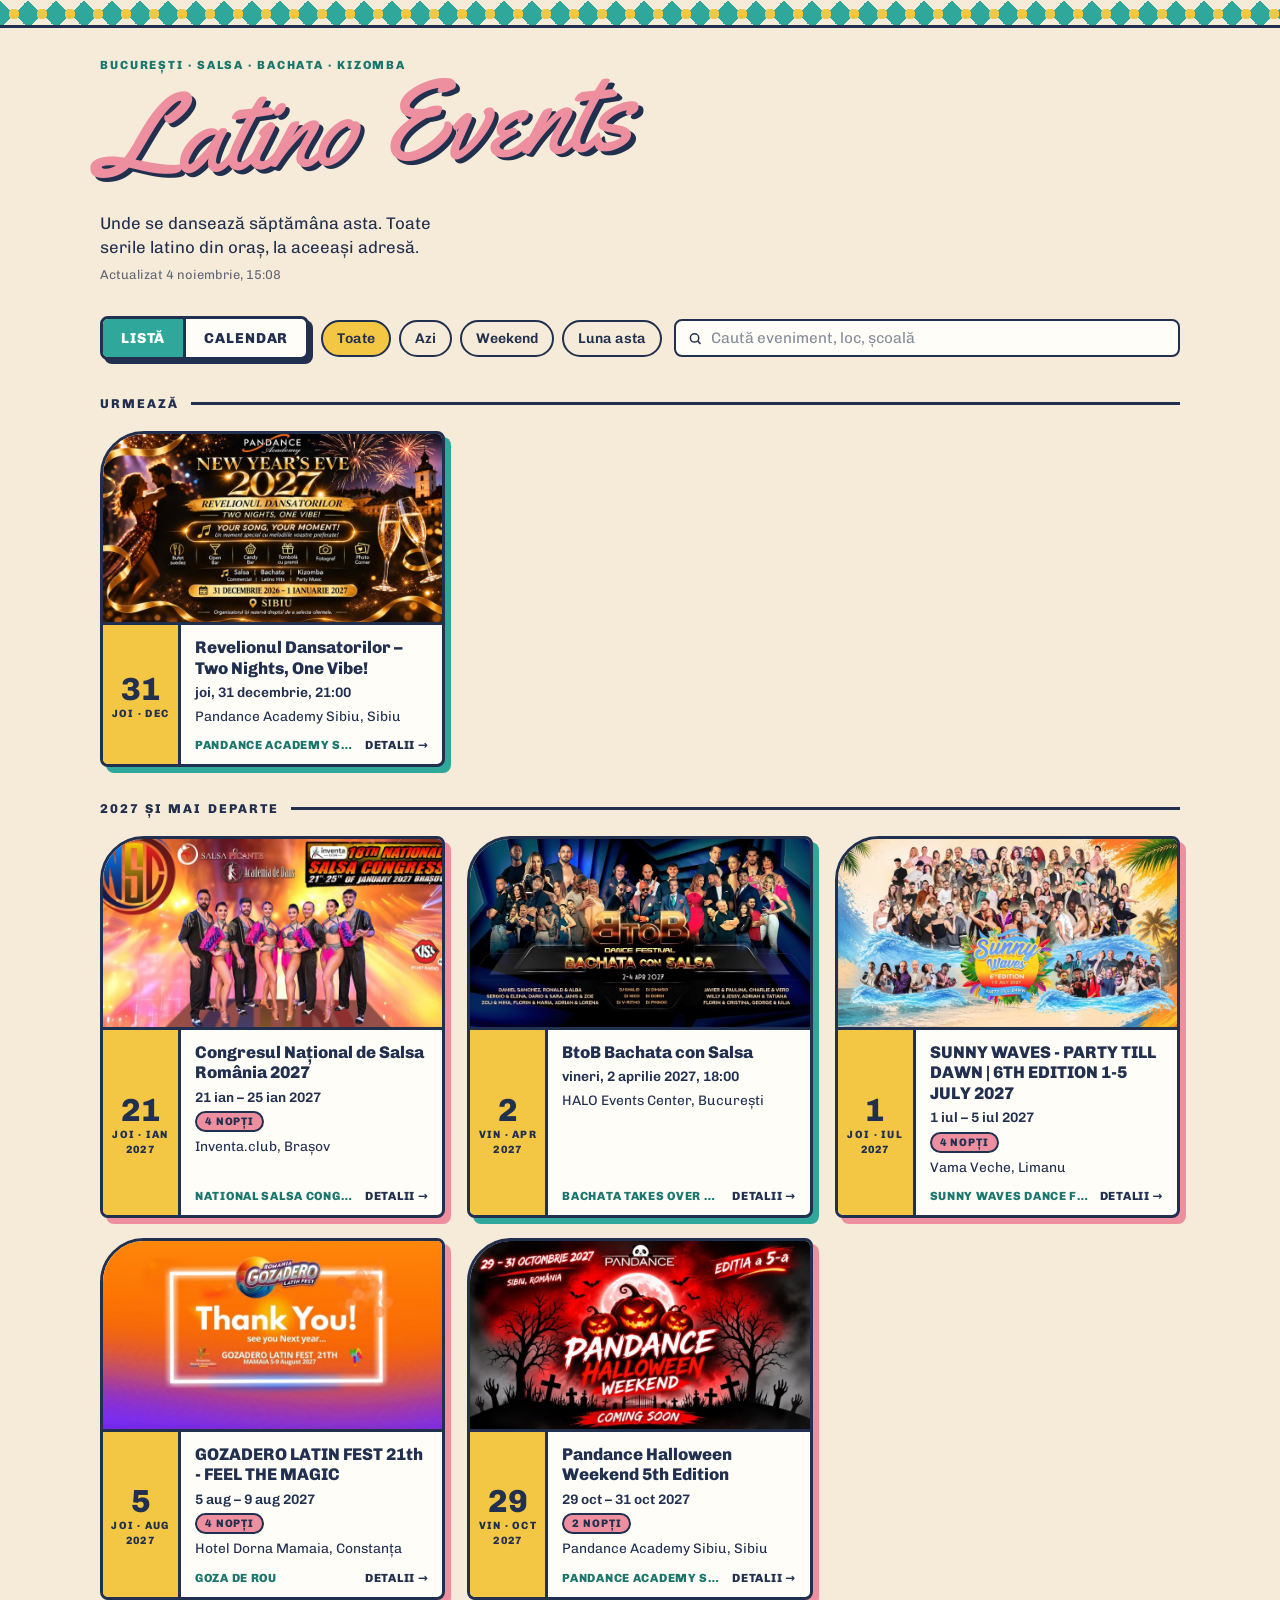
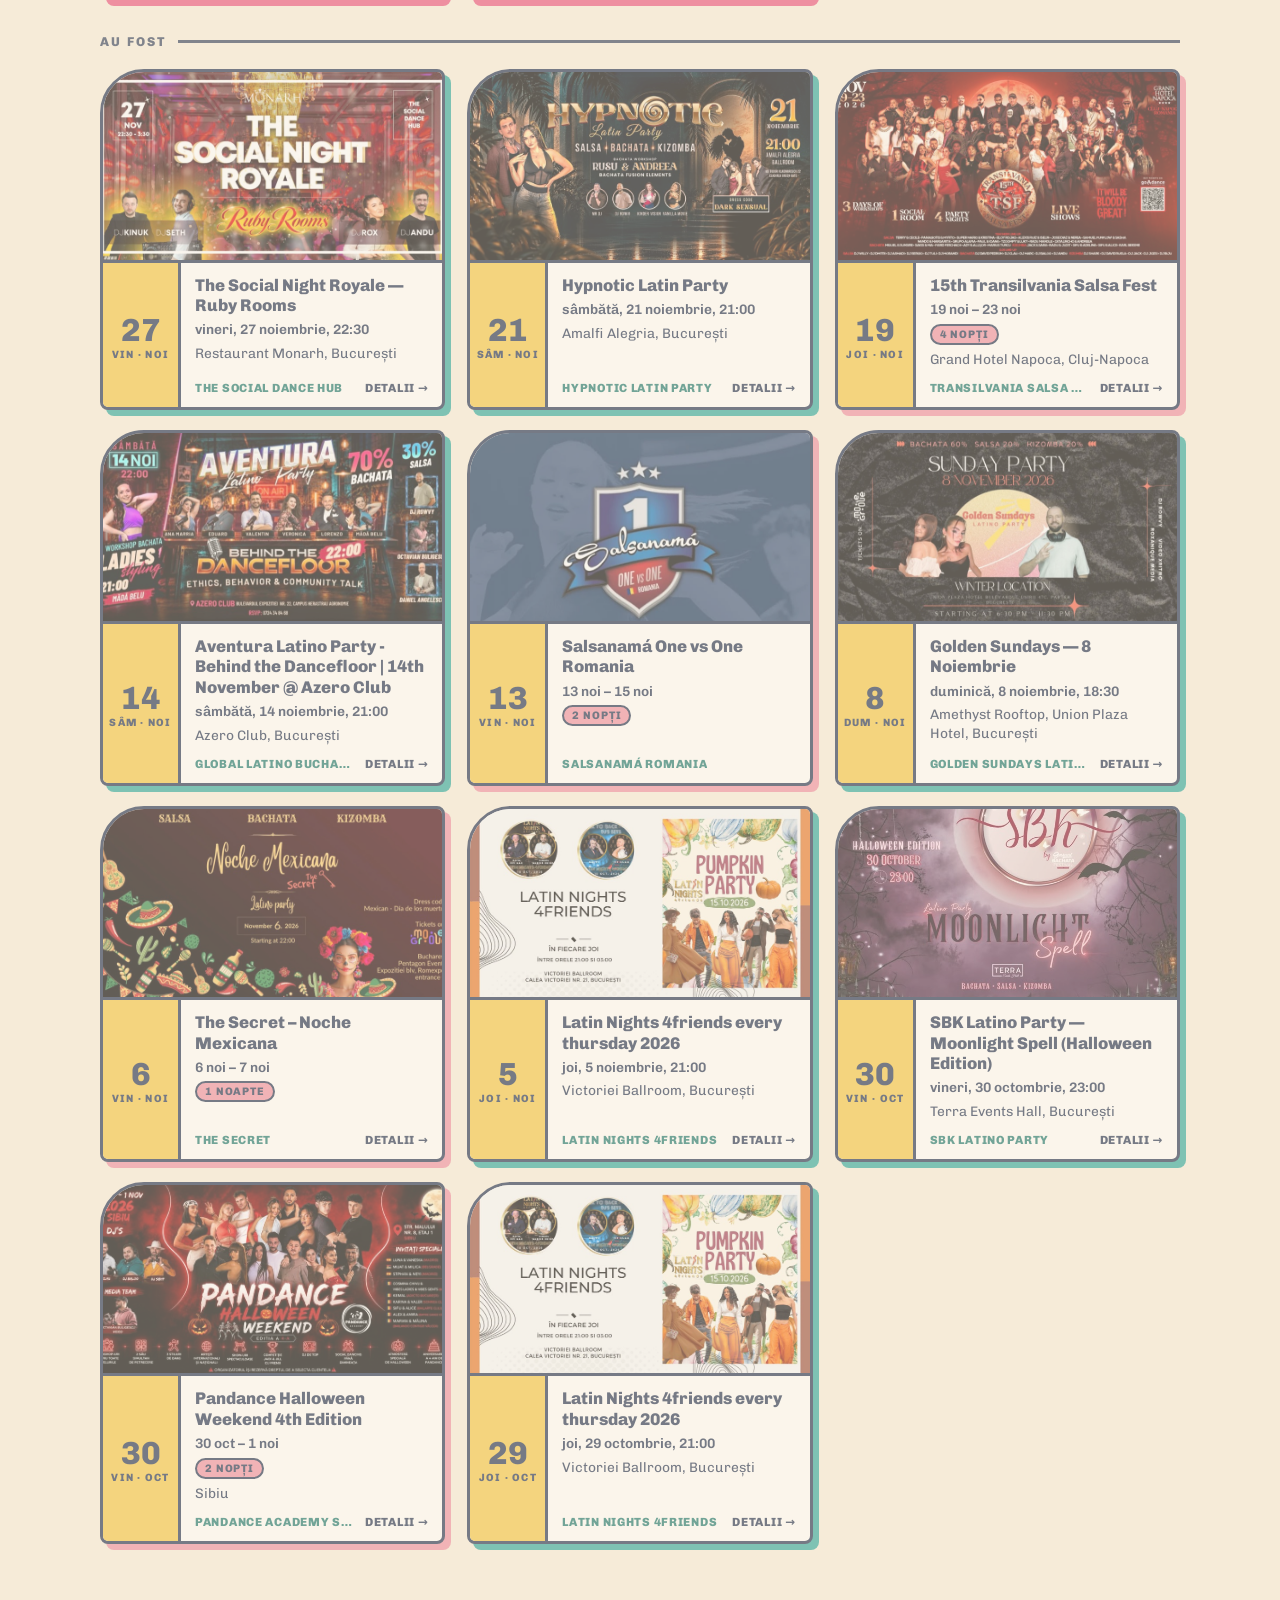
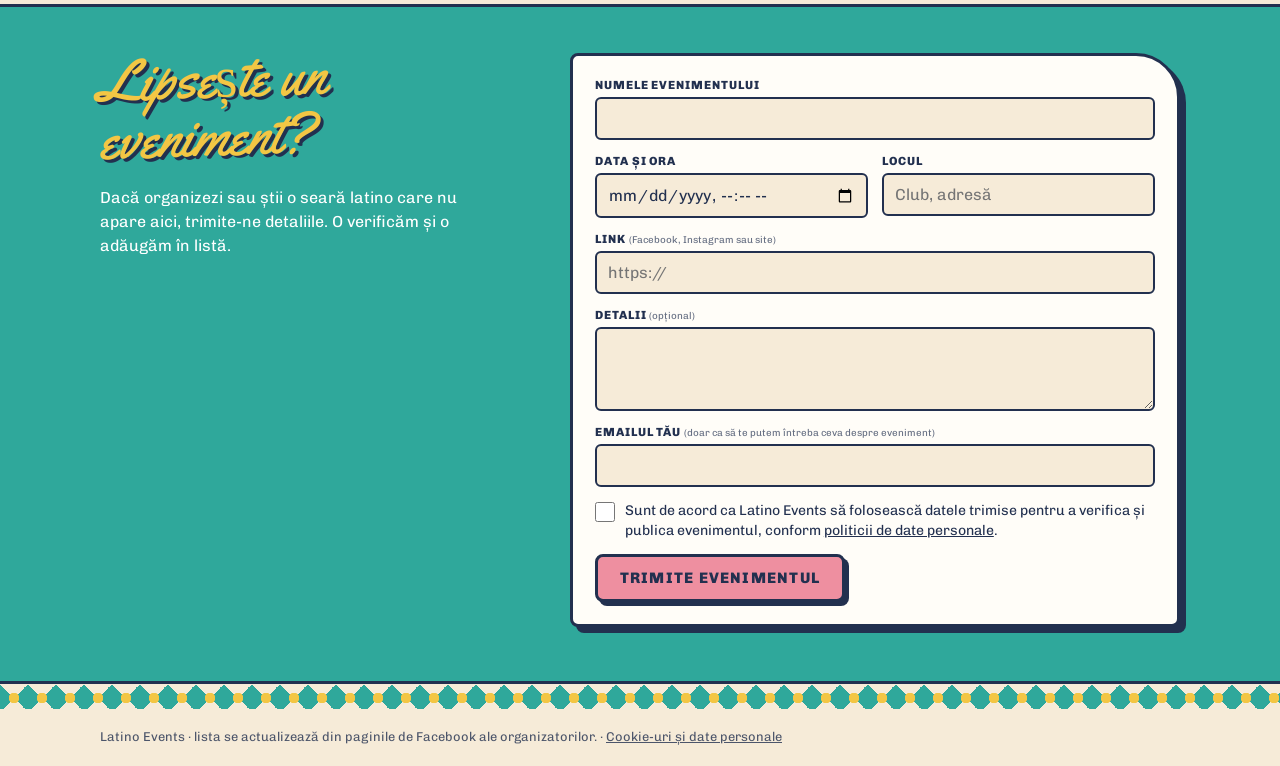
==== commit 3c3810c8: "Formular: email și acord GDPR obligatorii; pagină de cookie-uri și date personale Co-Authored-By: Cl" ====
--- a/index.html
+++ b/index.html
@@ -194,6 +194,8 @@
   .f input, .f textarea{ font: 400 1rem 'Chivo', sans-serif; color: var(--navy); background: var(--wall); border: 2px solid var(--navy); border-radius: 6px; padding: 10px 11px; width: 100%; }
   .f textarea{ min-height: 84px; resize: vertical; }
   .hp{ position: absolute; left: -9999px; }
+  .agree{ grid-column: 1 / -1; display: flex; gap: 10px; align-items: flex-start; font-size: .88rem; line-height: 1.4; cursor: pointer; }
+  .agree input{ flex: none; width: 20px; height: 20px; margin-top: 1px; accent-color: var(--turq-d); }
   .send{ grid-column: 1 / -1; display: flex; flex-wrap: wrap; align-items: center; gap: 14px; }
   .send button{ font: 800 .95rem 'Chivo', sans-serif; letter-spacing: .08em; text-transform: uppercase; background: var(--pink); color: var(--navy); border: 3px solid var(--navy); border-radius: 8px; padding: 12px 22px; cursor: pointer; box-shadow: 4px 4px 0 var(--navy); }
   .send button:hover{ background: var(--sun); }
@@ -302,9 +304,13 @@
         <textarea id="f-det" name="detalii" maxlength="1000"></textarea>
       </div>
       <div class="f wide">
-        <label for="f-contact">Emailul tău <small>(opțional, doar dacă avem întrebări)</small></label>
-        <input id="f-contact" name="contact" type="email" autocomplete="email">
-      </div>
+        <label for="f-contact">Emailul tău <small>(doar ca să te putem întreba ceva despre eveniment)</small></label>
+        <input id="f-contact" name="contact" type="email" autocomplete="email" required>
+      </div>
+      <label class="agree">
+        <input type="checkbox" name="acord_gdpr" value="da" required>
+        <span>Sunt de acord ca Latino Events să folosească datele trimise pentru a verifica și publica evenimentul, conform <a href="politica.html#date" target="_blank" rel="noopener">politicii de date personale</a>.</span>
+      </label>
       <div class="send">
         <button type="submit" id="sendBtn">Trimite evenimentul</button>
         <span class="status" id="status" role="status"></span>
@@ -314,7 +320,7 @@
 </section>
 
 <div class="tiles bottom" aria-hidden="true"></div>
-<footer><div class="page">Latino Events · lista se actualizează din paginile de Facebook ale organizatorilor.</div></footer>
+<footer><div class="page">Latino Events · lista se actualizează din paginile de Facebook ale organizatorilor. · <a href="politica.html">Cookie-uri și date personale</a></div></footer>
 
 <script>
 /* ============================================================
